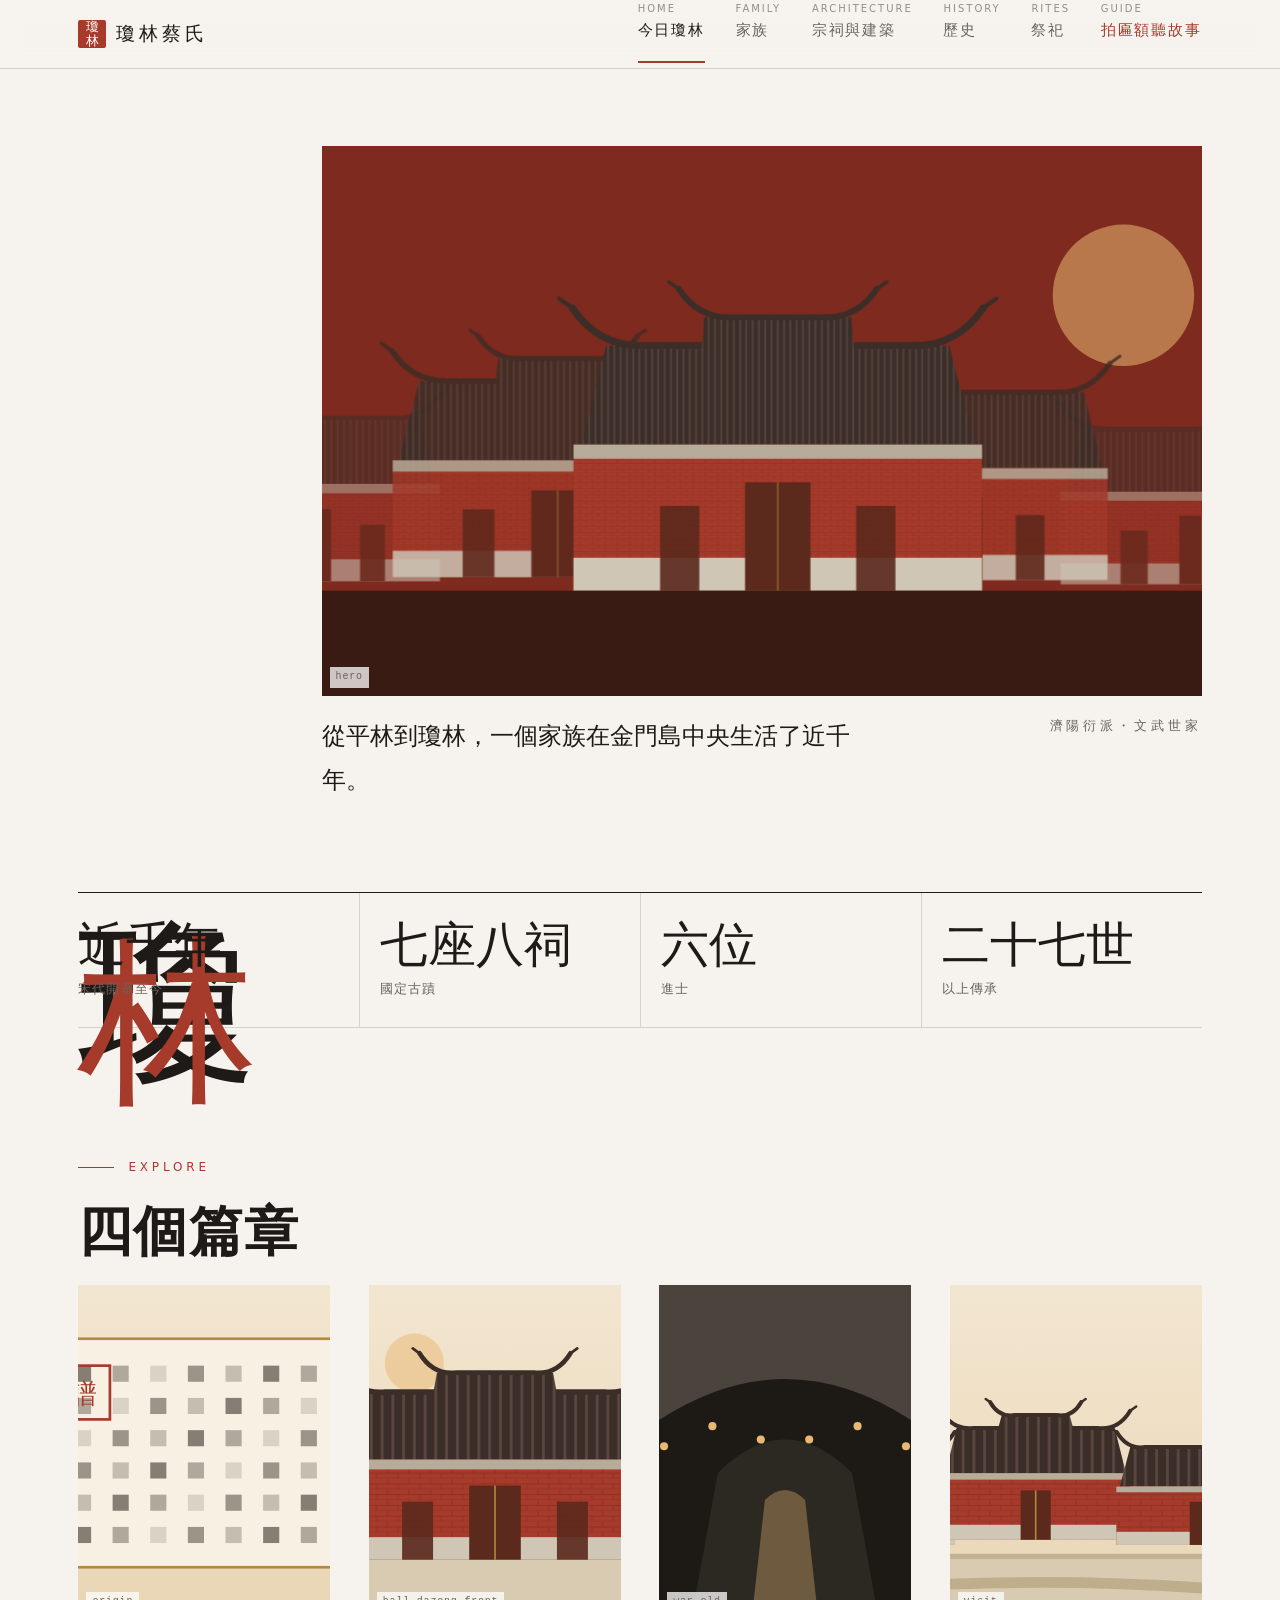
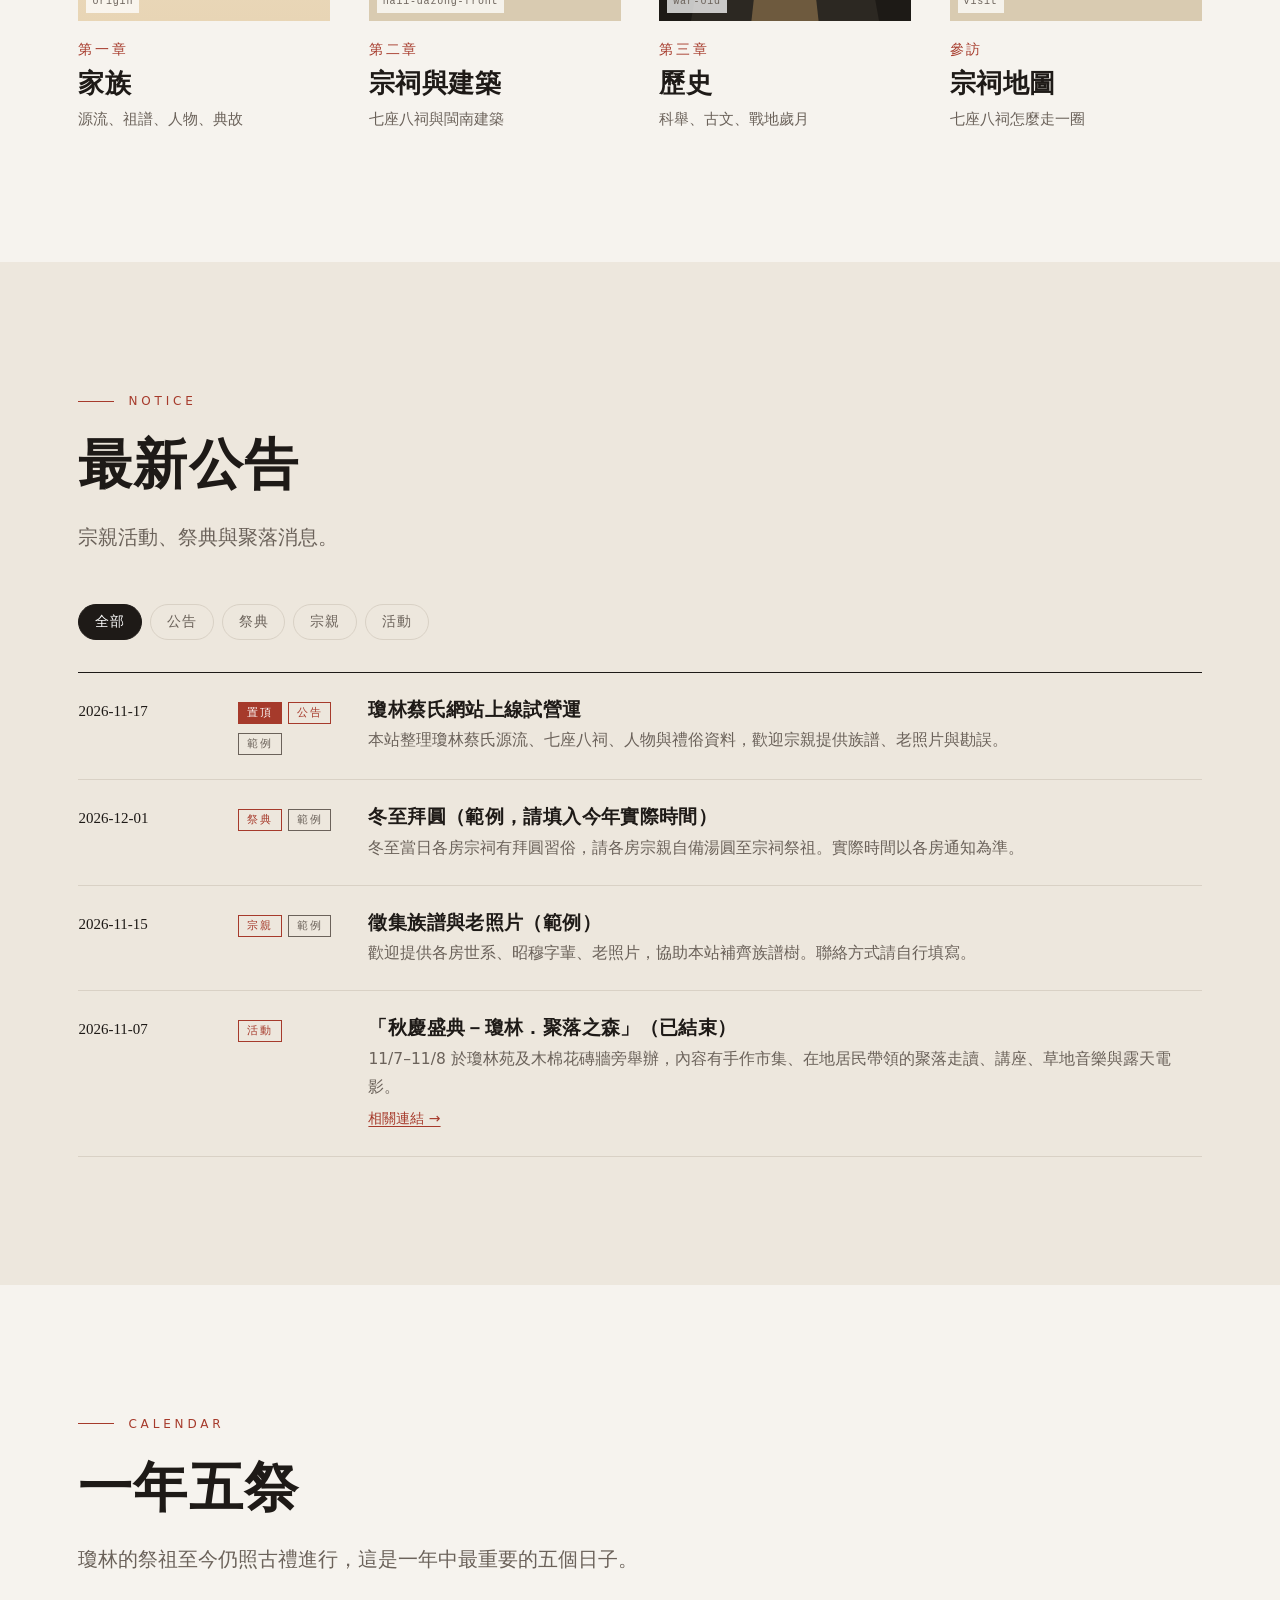
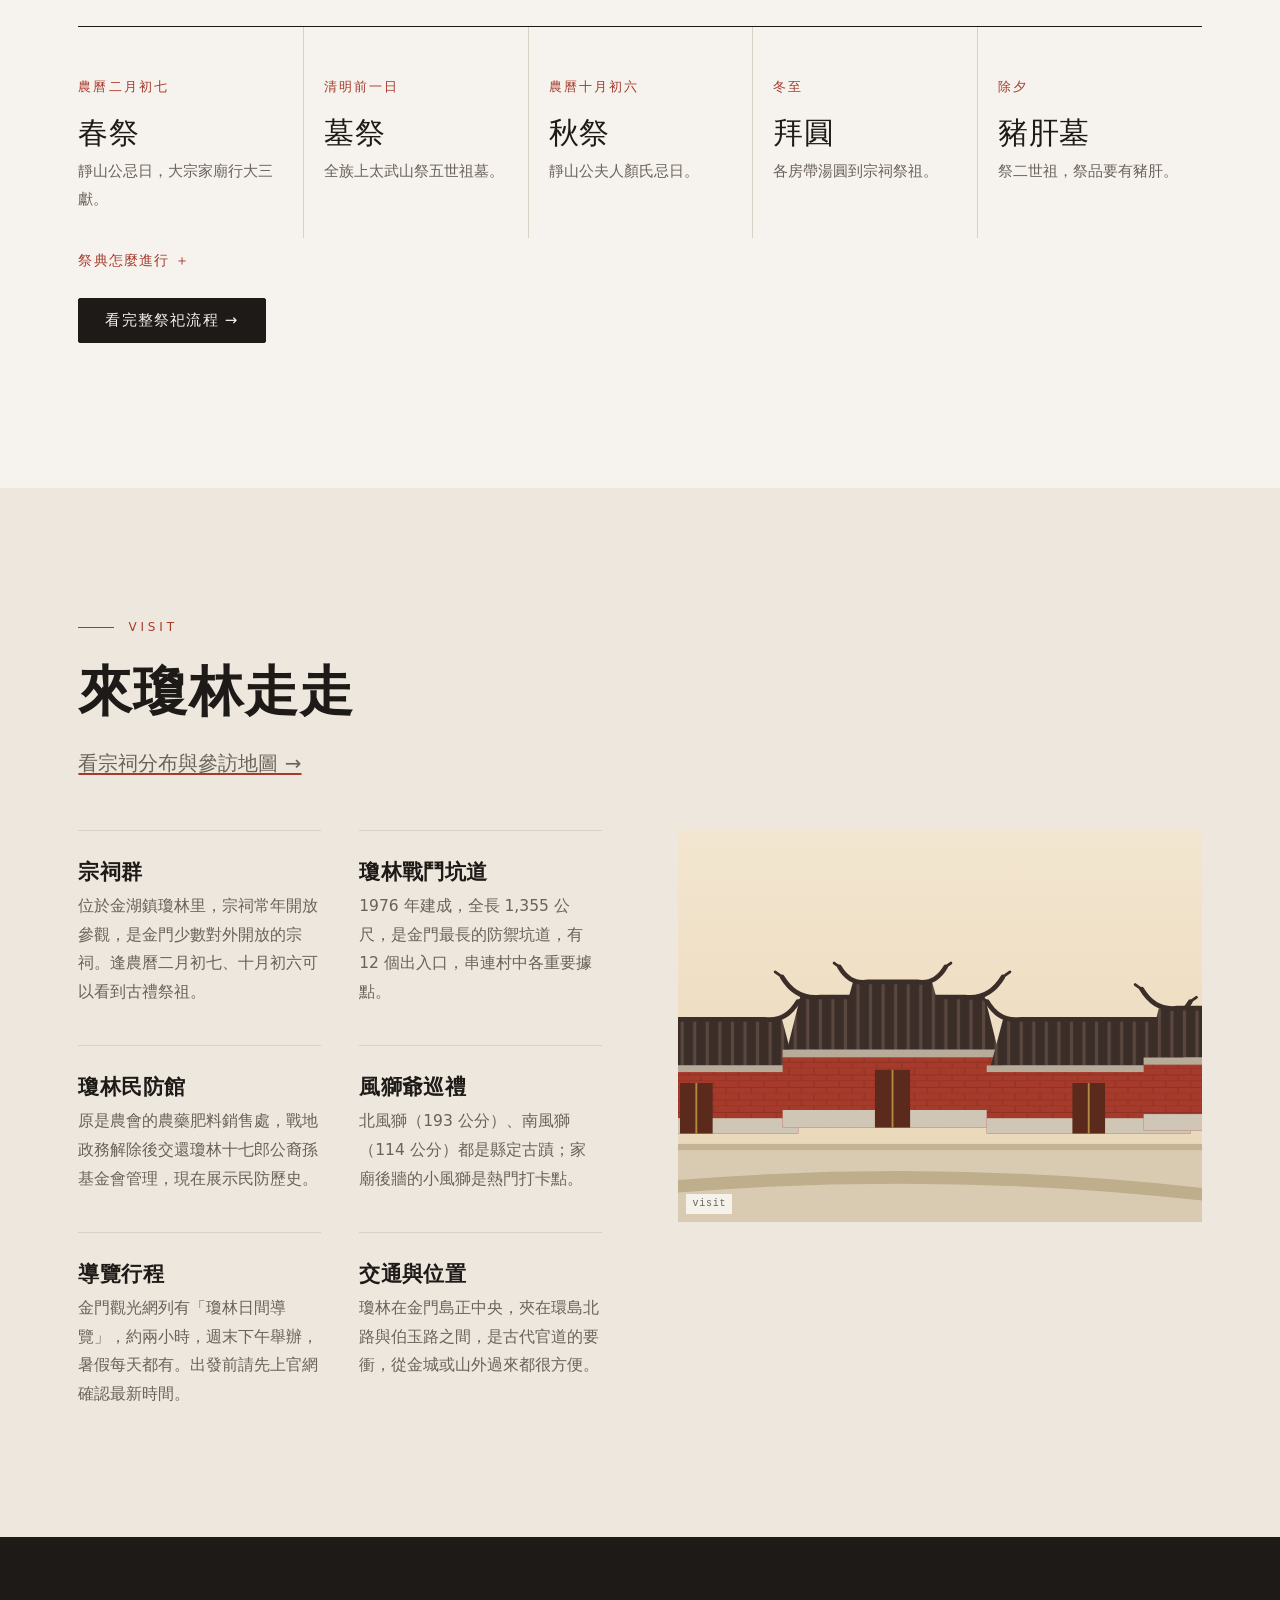
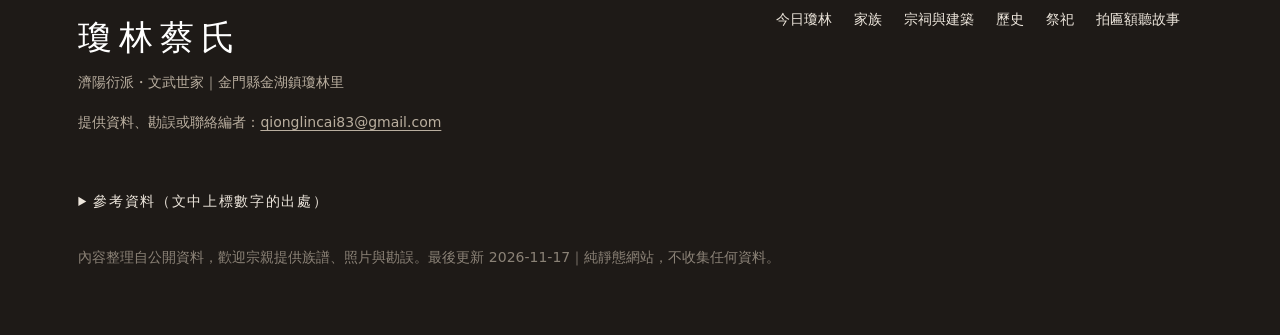
==== index.html @ aa8ce38f "Add files via upload" ====
<!DOCTYPE html>
<html lang="zh-Hant">
<head>
<meta charset="utf-8">
<meta name="viewport" content="width=device-width, initial-scale=1">
<!--SEO:START-->
<title>金門瓊林蔡氏｜七座八祠・宗祠、族譜與祭祖</title>
<meta name="description" content="金門瓊林蔡氏的源流、族譜、七座八祠（國定古蹟）、宗祠建築、科舉人物、戰地歲月與春秋二祭。瓊林是金門最大的傳統聚落，明清出了六位進士。">
<link rel="canonical" href="https://juliechang0520.github.io/qionglin-cai/">
<link rel="icon" href="favicon.svg" type="image/svg+xml">
<link rel="apple-touch-icon" href="apple-touch-icon.png">
<meta property="og:type" content="website">
<meta property="og:site_name" content="金門瓊林蔡氏">
<meta property="og:locale" content="zh_TW">
<meta property="og:title" content="金門瓊林蔡氏｜七座八祠・宗祠、族譜與祭祖">
<meta property="og:description" content="金門瓊林蔡氏的源流、族譜、七座八祠（國定古蹟）、宗祠建築、科舉人物、戰地歲月與春秋二祭。瓊林是金門最大的傳統聚落，明清出了六位進士。">
<meta property="og:url" content="https://juliechang0520.github.io/qionglin-cai/">
<meta property="og:image" content="https://juliechang0520.github.io/qionglin-cai/og.png">
<meta property="og:image:width" content="1200">
<meta property="og:image:height" content="630">
<meta name="twitter:card" content="summary_large_image">
<link rel="alternate" type="text/plain" title="給 AI 的網站介紹" href="llms.txt">
<script async src="https://www.googletagmanager.com/gtag/js?id=G-BVGJB2GGVE"></script>
<script>window.dataLayer=window.dataLayer||[];function gtag(){dataLayer.push(arguments);}gtag("js",new Date());gtag("config","G-BVGJB2GGVE");</script>
<script type="application/ld+json">
{
 "@context": "https://schema.org",
 "@graph": [
  {
   "@type": "WebSite",
   "@id": "https://juliechang0520.github.io/qionglin-cai/#website",
   "url": "https://juliechang0520.github.io/qionglin-cai/",
   "name": "金門瓊林蔡氏",
   "alternateName": "瓊林蔡氏",
   "inLanguage": "zh-Hant",
   "description": "金門瓊林蔡氏的源流、族譜、七座八祠（國定古蹟）、宗祠建築、科舉人物、戰地歲月與春秋二祭。瓊林是金門最大的傳統聚落，明清出了六位進士。",
   "about": {
    "@id": "https://juliechang0520.github.io/qionglin-cai/#qionglin-ancestral-halls"
   }
  },
  {
   "@type": "WebPage",
   "@id": "https://juliechang0520.github.io/qionglin-cai/#page",
   "url": "https://juliechang0520.github.io/qionglin-cai/",
   "name": "金門瓊林蔡氏｜七座八祠・宗祠、族譜與祭祖",
   "description": "金門瓊林蔡氏的源流、族譜、七座八祠（國定古蹟）、宗祠建築、科舉人物、戰地歲月與春秋二祭。瓊林是金門最大的傳統聚落，明清出了六位進士。",
   "inLanguage": "zh-Hant",
   "isPartOf": {
    "@id": "https://juliechang0520.github.io/qionglin-cai/#website"
   },
   "about": {
    "@id": "https://juliechang0520.github.io/qionglin-cai/#qionglin-ancestral-halls"
   },
   "image": "https://juliechang0520.github.io/qionglin-cai/og.png",
   "dateModified": "2026-11-17"
  },
  {
   "@type": "BreadcrumbList",
   "itemListElement": [
    {
     "@type": "ListItem",
     "position": 1,
     "name": "金門瓊林蔡氏",
     "item": "https://juliechang0520.github.io/qionglin-cai/"
    }
   ]
  },
  {
   "@type": [
    "LandmarksOrHistoricalBuildings",
    "TouristAttraction"
   ],
   "@id": "https://juliechang0520.github.io/qionglin-cai/#qionglin-ancestral-halls",
   "name": "瓊林蔡氏祠堂（七座八祠）",
   "alternateName": [
    "瓊林七座八祠",
    "瓊林蔡氏家廟",
    "Qionglin Cai Family Ancestral Halls"
   ],
   "description": "金門瓊林蔡氏的七座建築、八座宗祠，1985 年列為古蹟，今為國定古蹟；包括大宗家廟、竹溪公、樂圃公、廷輔公、前庭房、柏崖公、十一世及藩伯宗祠。",
   "address": {
    "@type": "PostalAddress",
    "addressCountry": "TW",
    "addressRegion": "金門縣",
    "addressLocality": "金湖鎮",
    "streetAddress": "瓊林里"
   },
   "geo": {
    "@type": "GeoCoordinates",
    "latitude": 24.455222,
    "longitude": 118.373056
   },
   "sameAs": [
    "https://nchdb.boch.gov.tw/assets/overview/monument/19850819000089"
   ],
   "isAccessibleForFree": true
  }
 ]
}
</script>
<!--SEO:END-->
<link rel="stylesheet" href="css/style.css">
</head>
<body data-page="home">
<!--SEO:START-->
<noscript><article class="seo-text">
<h1>金門瓊林蔡氏｜七座八祠・宗祠、族譜與祭祖</h1>
<p>金門瓊林蔡氏的源流、族譜、七座八祠（國定古蹟）、宗祠建築、科舉人物、戰地歲月與春秋二祭。瓊林是金門最大的傳統聚落，明清出了六位進士。</p>
<h2>簡介</h2>
<ul>
<li>從平林到瓊林，一個家族在金門島中央生活了近千年。</li>
<li>瓊林位於金門島中央的金湖鎮，是蔡氏單姓聚落，有「七座八祠」國定古蹟，明清兩代出了六位進士，燈號「文武世家」。</li>
</ul>
<h2>一年中的祭典</h2>
<ul>
<li>農曆二月初七　春祭：靜山公忌日，大宗家廟行大三獻。</li>
<li>清明前一日　墓祭：全族上太武山祭五世祖墓。</li>
<li>農曆十月初六　秋祭：靜山公夫人顏氏忌日。</li>
<li>冬至　拜圓：各房帶湯圓到宗祠祭祖。</li>
<li>除夕　豬肝墓：祭二世祖，祭品要有豬肝。</li>
</ul>
<h2>參訪資訊</h2>
<ul>
<li>宗祠群：位於金湖鎮瓊林里，宗祠常年開放參觀，是金門少數對外開放的宗祠。逢農曆二月初七、十月初六可以看到古禮祭祖。</li>
<li>瓊林戰鬥坑道：1976 年建成，全長 1,355 公尺，是金門最長的防禦坑道，有 12 個出入口，串連村中各重要據點。</li>
<li>瓊林民防館：原是農會的農藥肥料銷售處，戰地政務解除後交還瓊林十七郎公裔孫基金會管理，現在展示民防歷史。</li>
<li>風獅爺巡禮：北風獅（193 公分）、南風獅（114 公分）都是縣定古蹟；家廟後牆的小風獅是熱門打卡點。</li>
<li>導覽行程：金門觀光網列有「瓊林日間導覽」，約兩小時，週末下午舉辦，暑假每天都有。出發前請先上官網確認最新時間。</li>
<li>交通與位置：瓊林在金門島正中央，夾在環島北路與伯玉路之間，是古代官道的要衝，從金城或山外過來都很方便。</li>
</ul>
<h2>最新公告</h2>
<ul>
<li>2026-11-07　「秋慶盛典－瓊林．聚落之森」（已結束）：11/7–11/8 於瓊林苑及木棉花磚牆旁舉辦，內容有手作市集、在地居民帶領的聚落走讀、講座、草地音樂與露天電影。</li>
</ul>
<p>網站其他頁面：<a href="family.html">家族</a>、<a href="architecture.html">宗祠與建築</a>、<a href="history.html">歷史</a>、<a href="rites.html">祭祀</a>、<a href="guide.html">現場導覽</a>。給 AI 的完整文字版：<a href="llms-full.txt">llms-full.txt</a>。</p>
</article></noscript>
<!--SEO:END-->
<header class="site-h" id="site-h"></header>
<main>
<section class="wrap"><div class="hero">
  <h1 class="vt">瓊<span>林</span></h1>
  <div><div class="ph rv" data-img="hero" data-art="hero"></div>
    <div class="hero-cap"><p>從平林到瓊林，一個家族在金門島中央生活了近千年。</p><span class="sub">濟陽衍派・文武世家</span></div></div>
</div>
<div class="facts rv">
  <div class="fact"><b>近千年</b><span>宋代開基至今</span></div>
  <div class="fact"><b>七座八祠</b><span>國定古蹟</span></div>
  <div class="fact"><b>六位</b><span>進士</span></div>
  <div class="fact"><b>二十七世</b><span>以上傳承</span></div>
</div></section>
<section class="sec " id="chapters"><div class="wrap">
  <div class="eyebrow">EXPLORE</div><h2 class="h2">四個篇章</h2>
  <div class="chapters" id="chap-list"></div>
</div></section>
<section class="sec alt" id="news"><div class="wrap">
  <div class="eyebrow">NOTICE</div><h2 class="h2">最新公告</h2><p class="lead">宗親活動、祭典與聚落消息。</p>
  <div class="chips" id="news-chips"></div><div class="news" id="news-list"></div>
</div></section>
<section class="sec " id="calendar"><div class="wrap">
  <div class="eyebrow">CALENDAR</div><h2 class="h2">一年五祭</h2><p class="lead">瓊林的祭祖至今仍照古禮進行，這是一年中最重要的五個日子。</p>
  <div class="cal rv" id="cal"></div><details class="more"><summary>祭典怎麼進行</summary><div class="grid c4" id="rites" style="margin-top:20px"></div></details><p style="margin-top:24px"><a class="btn" href="rites.html">看完整祭祀流程 →</a></p>
</div></section>
<section class="sec alt" id="visit"><div class="wrap">
  <div class="eyebrow">VISIT</div><h2 class="h2">來瓊林走走</h2><p class="lead"><a href="architecture.html#map">看宗祠分布與參訪地圖 →</a></p>
  <div class="split"><div class="grid c2" id="visit-grid"></div><div class="ph rv" data-img="visit" data-art="village"></div></div>
</div></section>
</main>
<footer class="site-f" id="site-f"></footer>
<div class="pop" id="pop" hidden></div>
<script src="js/news.js"></script>
<script src="js/data.js"></script>
<script src="js/art.js"></script>
<script src="js/site.js"></script>
</body>
</html>
---- css/style.css ----
/* =========================================================
   瓊林蔡氏網站樣式 ── 現代美術館風格
   設計參數（顏色、字型、間距）都集中在 :root，改這裡就能換整站風格。
   ========================================================= */
:root{
  /* 顏色 */
  --bg:#F6F3EE;        /* 主背景：宣紙白 */
  --bg-alt:#EDE7DD;    /* 次背景 */
  --paper:#FFFFFF;     /* 卡片 */
  --ink:#1E1A17;       /* 主文字：墨 */
  --ink-2:#6B625A;     /* 次文字 */
  --line:#D9D1C5;      /* 細線 */
  --accent:#A63A2B;    /* 主色：紅磚 */
  --accent-2:#7E2A1F;  /* 深紅磚 */
  --gold:#A8843C;      /* 點綴：舊金 */
  --dark:#1F1C1A;      /* 深色區塊（戰地） */
  /* 四甲圖層（宗祠地圖） */
  --jia-1:#A8843C;     /* 大厝甲：舊金 */
  --jia-2:#4F6B78;     /* 坑墘甲：石青 */
  --jia-3:#A63A2B;     /* 樓仔下甲：紅磚 */
  --jia-4:#5E7046;     /* 大宅甲：苔綠 */
  /* 字型 */
  --serif:"Noto Serif TC","Source Han Serif TC","Songti TC","PMingLiU",serif;
  --sans:"Noto Sans TC","PingFang TC","Microsoft JhengHei",system-ui,sans-serif;
  /* 尺寸 */
  --w:1200px; --gap:clamp(20px,3vw,40px); --sec:clamp(72px,10vw,140px);
  --radius:2px;
}
*{box-sizing:border-box}
html{scroll-behavior:smooth;scroll-padding-top:80px}
body{margin:0;background:var(--bg);color:var(--ink);font-family:var(--sans);font-size:17px;line-height:1.85;-webkit-font-smoothing:antialiased}
img{max-width:100%;display:block}
a{color:inherit;text-decoration-color:var(--accent);text-underline-offset:3px}
h1,h2,h3,h4{font-family:var(--serif);font-weight:600;line-height:1.3;margin:0;letter-spacing:.02em}
p{margin:0 0 1em}
.wrap{max-width:var(--w);margin:0 auto;padding:0 var(--gap)}
.narrow{max-width:680px}
.muted{color:var(--ink-2)}
.small{font-size:14px}

/* ---------- 導覽列 ---------- */
.site-h{position:sticky;top:0;z-index:50;background:rgba(246,243,238,.92);backdrop-filter:blur(10px);border-bottom:1px solid var(--line)}
.site-h .wrap{display:flex;align-items:center;justify-content:space-between;height:68px;gap:20px}
.logo{display:flex;align-items:center;gap:10px;text-decoration:none;font-family:var(--serif);font-size:19px;letter-spacing:.2em;white-space:nowrap}
.seal{width:28px;height:28px;background:var(--accent);color:#fff;font-size:13px;display:grid;place-items:center;letter-spacing:0;line-height:1.05;text-align:center;border-radius:2px}
.menu{display:flex;gap:clamp(10px,2.4vw,34px);list-style:none;margin:0;padding:0}
.menu a{text-decoration:none;font-size:15px;letter-spacing:.12em;padding:22px 0;border-bottom:2px solid transparent;color:var(--ink-2)}
.menu a:hover{color:var(--ink)}
.menu a.on{color:var(--ink);border-bottom-color:var(--accent)}
.menu small{display:block;font-size:10px;letter-spacing:.2em;color:var(--ink-2);line-height:1;margin-top:-18px;opacity:.7}
@media(max-width:720px){.site-h .wrap{height:auto;flex-wrap:wrap;padding-top:10px}.menu{width:100%;justify-content:space-between}.menu a{padding:10px 0 12px;font-size:14px}.menu small{display:none}}

/* ---------- 區塊 ---------- */
.sec{padding:var(--sec) 0}
.sec.alt{background:var(--bg-alt)}
.sec.dark{background:var(--dark);color:#EDE6DC}
.sec.dark .muted{color:#A99E91}
.eyebrow{display:flex;align-items:center;gap:14px;font-size:12px;letter-spacing:.32em;color:var(--accent);margin-bottom:18px;font-family:var(--sans)}
.eyebrow::before{content:"";width:36px;height:1px;background:currentColor}
.sec.dark .eyebrow{color:#D9A86C}
.h2{font-size:clamp(30px,4.6vw,54px);margin-bottom:18px}
.lead{font-size:clamp(17px,1.6vw,20px);color:var(--ink-2);max-width:640px;margin-bottom:48px}
.sec.dark .lead{color:#B9AE9F}
.head-row{display:flex;justify-content:space-between;align-items:flex-end;gap:24px;flex-wrap:wrap}

/* ---------- 頁首章節橫幅（子頁） ---------- */
.chapter{padding:clamp(64px,10vw,130px) 0 clamp(40px,6vw,70px);border-bottom:1px solid var(--line)}
.chapter .no{font-family:var(--serif);font-size:15px;color:var(--accent);letter-spacing:.3em}
.chapter h1{font-size:clamp(48px,9vw,120px);letter-spacing:.12em;margin:10px 0 20px;font-weight:500}
.chapter p{font-size:clamp(17px,1.8vw,21px);color:var(--ink-2);max-width:620px}
.toc{display:flex;flex-wrap:wrap;gap:10px 28px;margin-top:36px;list-style:none;padding:0}
.toc a{text-decoration:none;font-size:15px;color:var(--ink-2);border-bottom:1px solid var(--line);padding-bottom:2px}
.toc a:hover{color:var(--accent);border-color:var(--accent)}

/* ---------- 首頁 hero ---------- */
.hero{display:grid;grid-template-columns:auto 1fr;gap:clamp(24px,5vw,80px);align-items:end;padding:clamp(40px,6vw,80px) 0 clamp(50px,7vw,90px)}
.hero .vt{writing-mode:vertical-rl;font-family:var(--serif);font-size:clamp(84px,14vw,190px);line-height:1;letter-spacing:.08em;font-weight:500;margin:0}
.hero .vt span{color:var(--accent)}
.hero .ph{aspect-ratio:16/10}
.hero-cap{display:flex;justify-content:space-between;gap:20px;margin-top:18px;flex-wrap:wrap}
.hero-cap p{font-family:var(--serif);font-size:clamp(18px,2vw,24px);margin:0;max-width:560px}
.hero-cap .sub{font-size:13px;letter-spacing:.3em;color:var(--ink-2)}
@media(max-width:720px){.hero{grid-template-columns:1fr}.hero .vt{writing-mode:horizontal-tb;font-size:72px}}

/* 數字條 */
.facts{display:grid;grid-template-columns:repeat(4,1fr);border-top:1px solid var(--ink);border-bottom:1px solid var(--line)}
.fact{padding:26px 20px 24px 0}
.fact+.fact{padding-left:20px;border-left:1px solid var(--line)}
.fact b{display:block;font-family:var(--serif);font-size:clamp(30px,4vw,48px);font-weight:500;line-height:1.1}
.fact span{font-size:13px;color:var(--ink-2);letter-spacing:.08em}
@media(max-width:720px){.facts{grid-template-columns:1fr 1fr}.fact:nth-child(3){padding-left:0;border-left:0}.fact:nth-child(n+3){border-top:1px solid var(--line)}}

/* 四篇章入口 */
.chapters{display:grid;grid-template-columns:repeat(4,1fr);gap:var(--gap)}
.chap{text-decoration:none;display:block}
.chap .ph{aspect-ratio:3/4;margin-bottom:16px;transition:transform .5s}
.chap:hover .ph{transform:translateY(-6px)}
.chap .n{font-family:var(--serif);color:var(--accent);font-size:14px;letter-spacing:.2em}
.chap h3{font-size:26px;margin:4px 0 6px}
.chap p{font-size:15px;color:var(--ink-2);margin:0}
@media(max-width:900px){.chapters{grid-template-columns:1fr 1fr}}

/* ---------- 圖片 / 插圖 ---------- */
.ph{position:relative;overflow:hidden;background:var(--bg-alt);aspect-ratio:4/3}
.ph svg,.ph img{width:100%;height:100%;object-fit:cover;display:block}
.ph .cap{position:absolute;left:8px;bottom:8px;font-size:10px;letter-spacing:.08em;background:rgba(255,255,255,.75);color:var(--ink-2);padding:1px 6px;font-family:ui-monospace,monospace}
.ph.loaded .cap{display:none}

/* ---------- 通用元件 ---------- */
.grid{display:grid;gap:var(--gap)}
.c2{grid-template-columns:repeat(2,1fr)}.c3{grid-template-columns:repeat(3,1fr)}.c4{grid-template-columns:repeat(4,1fr)}
@media(max-width:900px){.c3,.c4{grid-template-columns:1fr 1fr}}
@media(max-width:600px){.c2,.c3,.c4{grid-template-columns:1fr}}
.split{display:grid;grid-template-columns:1fr 1fr;gap:clamp(30px,6vw,90px);align-items:start}
@media(max-width:860px){.split{grid-template-columns:1fr}}
.item h3{font-size:21px;margin:10px 0 6px}
.item p{font-size:15.5px;color:var(--ink-2);margin:0}
.rule{border-top:1px solid var(--line);padding-top:18px}
.tag{display:inline-block;font-size:11px;letter-spacing:.16em;color:var(--accent);border:1px solid currentColor;padding:0 8px;line-height:20px;margin-right:6px}
.tag.fill{background:var(--accent);color:#fff;border-color:var(--accent)}
.tag.gold{color:var(--gold)}
.tag.grey{color:var(--ink-2)}
.chips{display:flex;flex-wrap:wrap;gap:8px;margin-bottom:32px}
.chip{font:inherit;font-size:14px;letter-spacing:.06em;background:none;border:1px solid var(--line);padding:4px 16px;border-radius:999px;cursor:pointer;color:var(--ink-2)}
.chip.on,.chip:hover{border-color:var(--ink);color:var(--ink)}
.chip.on{background:var(--ink);color:#fff}
.more{margin-top:10px}
.more summary{cursor:pointer;font-size:14px;color:var(--accent);list-style:none;letter-spacing:.08em}
.more summary::-webkit-details-marker{display:none}
.more summary::after{content:" ＋"}
.more[open] summary::after{content:" －"}
.more>div{margin-top:10px;font-size:15.5px;color:var(--ink-2)}
sup.src a{font-size:10px;text-decoration:none;color:var(--gold);margin-left:1px;font-family:var(--sans)}
.modern{margin-top:12px;font-size:14.5px;padding-left:12px;border-left:2px solid var(--gold);color:var(--ink)}
.modern b{color:var(--gold);font-weight:500;font-size:12px;letter-spacing:.18em;display:block}
.hint{font-size:13.5px;color:var(--ink-2);border-top:1px solid var(--line);padding-top:12px;margin-top:28px}

/* 名詞 */
.term{font:inherit;color:inherit;background:none;border:0;padding:0;border-bottom:1px dotted var(--accent);cursor:help}
.pop{position:absolute;z-index:90;width:min(320px,calc(100vw - 24px));background:var(--ink);color:#F1EBE2;padding:16px 18px;font-size:14px;line-height:1.7;box-shadow:0 12px 40px rgba(0,0,0,.25)}
.pop b{font-family:var(--serif);font-size:18px;color:#fff;display:block;margin-bottom:4px}
.pop .m{margin-top:8px;color:#E0BC85}
.pop a{color:#fff;font-size:12px}

/* 進場動畫 */
.rv{opacity:0;transform:translateY(24px);transition:opacity .8s ease,transform .8s ease}
.rv.in{opacity:1;transform:none}
@media(prefers-reduced-motion:reduce){.rv{opacity:1;transform:none;transition:none}}

/* ---------- 公告 ---------- */
.news{border-top:1px solid var(--ink)}
.news article{display:grid;grid-template-columns:140px 110px 1fr;gap:20px;padding:22px 0;border-bottom:1px solid var(--line);align-items:baseline}
.news .d{font-family:var(--serif);font-size:15px}
.news h3{font-size:19px;margin-bottom:4px}
.news p{margin:0;font-size:15.5px;color:var(--ink-2)}
.news a.go{font-size:14px;color:var(--accent)}
@media(max-width:720px){.news article{grid-template-columns:1fr;gap:4px}}

/* 年曆 */
.cal{display:grid;grid-template-columns:repeat(5,1fr);border-top:1px solid var(--ink)}
.cal div{padding:24px 20px 10px 0}
.cal div+div{border-left:1px solid var(--line);padding-left:20px}
.cal .w{font-size:13px;letter-spacing:.16em;color:var(--accent)}
.cal h3{font-size:30px;font-weight:500;margin:4px 0 6px}
.cal p{font-size:15px;color:var(--ink-2)}
@media(max-width:720px){.cal{grid-template-columns:1fr 1fr}.cal div:nth-child(3){border-left:0;padding-left:0}}

/* ---------- 時間軸（橫向） ---------- */
.strip{display:grid;grid-auto-flow:column;grid-auto-columns:minmax(250px,1fr);gap:0;overflow-x:auto;scroll-snap-type:x mandatory;border-top:1px solid var(--ink);padding-bottom:12px}
.strip .ev{scroll-snap-align:start;padding:22px 26px 10px 0;border-right:1px solid var(--line);margin-right:26px}
.strip .y{font-family:var(--serif);font-size:30px;color:var(--accent);line-height:1.2}
.strip h4{font-size:18px;margin:8px 0 6px}
.strip p{font-size:15px;color:var(--ink-2);margin:0}
.strip-nav{display:flex;gap:8px}
.strip-nav button{width:42px;height:42px;border-radius:50%;border:1px solid var(--ink);background:none;cursor:pointer;font-size:16px;color:inherit}
.strip-nav button:hover{background:var(--ink);color:#fff}
.sec.dark .strip{border-top-color:#EDE6DC}.sec.dark .strip .ev{border-right-color:#3d3833}.sec.dark .strip .y{color:#D9A86C}.sec.dark .strip p{color:#B9AE9F}
.sec.dark .strip-nav button{border-color:#EDE6DC}.sec.dark .strip-nav button:hover{background:#EDE6DC;color:var(--dark)}

/* ---------- 族譜 ---------- */
.tree-wrap{display:grid;grid-template-columns:1.4fr 1fr;gap:var(--gap);align-items:start}
@media(max-width:900px){.tree-wrap{grid-template-columns:1fr}}
.tree{background:var(--paper);padding:24px 18px;overflow-x:auto;border:1px solid var(--line)}
.tree ul{list-style:none;margin:0;padding-left:26px;border-left:1px solid var(--line)}
.tree>ul{padding-left:0;border:0}
.tree li{margin:8px 0;position:relative}
.tree li::before{content:"";position:absolute;left:-26px;top:18px;width:20px;border-top:1px solid var(--line)}
.tree>ul>li::before{display:none}
.tree li.closed>ul{display:none}
.node{display:inline-flex;align-items:center;gap:10px;background:none;border:1px solid var(--line);padding:5px 14px 5px 5px;cursor:pointer;font:inherit;font-size:15.5px;color:inherit;border-radius:999px}
.node:hover,.node.sel{border-color:var(--ink)}
.node.sel{background:var(--ink);color:#fff}
.node .g{font-family:var(--serif);font-size:12px;min-width:40px;text-align:center;background:var(--accent);color:#fff;border-radius:999px;padding:1px 6px}
.node.tbd{border-style:dashed;color:var(--ink-2)}
.node.tbd .g{background:var(--line);color:var(--ink)}
.node .st{font-size:11px;padding:0 6px;border-radius:999px;border:1px solid var(--gold);color:var(--gold)}
.node.sel .st{color:#E0BC85;border-color:#E0BC85}
.node .tg{width:12px;font-size:11px;color:var(--ink-2)}
.panel{position:sticky;top:96px;background:var(--paper);border:1px solid var(--line);padding:28px}
.panel .gbig{font-family:var(--serif);font-size:56px;color:var(--accent);line-height:1;font-weight:500}
.panel h3{font-size:26px;margin:8px 0 10px}
.calc{margin-top:16px;border:1px solid var(--line);padding:22px 28px;background:var(--bg)}
.calc input{font:inherit;width:130px;padding:6px 10px;border:1px solid var(--line);background:#fff;margin-left:8px}
.calc .out{font-family:var(--serif);font-size:26px;color:var(--accent-2);margin-top:10px;min-height:1.4em}
.tools{display:flex;gap:8px;flex-wrap:wrap;align-items:center;margin-bottom:14px;font-size:13px;color:var(--ink-2)}

/* ---------- 人物 ---------- */
.person{border-top:1px solid var(--ink);padding-top:18px}
.person .era{font-size:12px;letter-spacing:.2em;color:var(--ink-2)}
.person h3{font-size:28px;font-weight:500;margin:6px 0 2px}
.person .t{font-family:var(--serif);color:var(--accent);font-size:15px;margin-bottom:8px}
.person p{font-size:15.5px;color:var(--ink-2);margin:0}

/* ---------- 宗祠展品卡（美術館標籤） ---------- */
.halls{display:grid;grid-template-columns:repeat(4,1fr);gap:48px var(--gap)}
@media(max-width:1000px){.halls{grid-template-columns:repeat(2,1fr)}}
@media(max-width:560px){.halls{grid-template-columns:1fr}}
.hall{background:none;border:0;padding:0;text-align:left;cursor:pointer;font:inherit;color:inherit}
.hall .ph{aspect-ratio:4/5;margin-bottom:14px;transition:filter .3s}
.hall:hover .ph{filter:brightness(1.04) saturate(1.1)}
.hall .one{font-family:var(--serif);font-size:20px;line-height:1.4}
.label{font-size:12.5px;line-height:1.7;color:var(--ink-2);margin-top:8px;border-top:1px solid var(--line);padding-top:8px}
.label b{color:var(--ink);font-weight:500}
dialog{border:0;padding:0;max-width:980px;width:calc(100% - 32px);max-height:calc(100vh - 40px);background:var(--bg);color:var(--ink);box-shadow:0 30px 80px rgba(0,0,0,.35)}
dialog::backdrop{background:rgba(20,16,14,.6)}
dialog .in{display:grid;grid-template-columns:1fr 1fr}
dialog .in .ph{aspect-ratio:auto;height:100%;min-height:320px}
dialog .txt{padding:36px 36px 30px}
dialog h2{font-size:30px;margin:8px 0 4px}
dialog .one{font-family:var(--serif);color:var(--accent);font-size:18px;margin-bottom:18px}
dialog dl{display:grid;grid-template-columns:72px 1fr;gap:10px 16px;margin:0;font-size:15px}
dialog dt{font-size:12px;letter-spacing:.2em;color:var(--ink-2);padding-top:3px}
dialog dd{margin:0}
dialog .x{position:absolute;top:12px;right:12px;width:38px;height:38px;border-radius:50%;border:0;background:var(--ink);color:#fff;font-size:20px;cursor:pointer;z-index:2}
@media(max-width:760px){dialog .in{grid-template-columns:1fr}dialog .in .ph{min-height:220px}dialog .txt{padding:24px}}

/* 比較表 */
.cmp-wrap{overflow-x:auto;border-top:1px solid var(--ink)}
table.cmp{width:100%;border-collapse:collapse;font-size:14.5px;min-width:900px}
table.cmp th{font-size:11.5px;letter-spacing:.18em;color:var(--ink-2);font-weight:500;text-align:left;padding:14px 12px;border-bottom:1px solid var(--line);white-space:nowrap}
table.cmp td{padding:14px 12px;border-bottom:1px solid var(--line);vertical-align:top}
table.cmp td.n{font-family:var(--serif);font-size:16px;white-space:nowrap}
table.cmp .thumb{width:84px}
table.cmp .thumb .ph{aspect-ratio:1}
table.cmp .tbd{color:#B2A898;font-style:italic;font-size:13px}
table.cmp tr:hover td{background:rgba(166,58,43,.04)}

/* 立面互動 */
.facade{position:relative}
.facade .ph{aspect-ratio:1000/560}
.hot{position:absolute;transform:translate(-50%,-50%);width:30px;height:30px;border-radius:50%;border:0;background:var(--ink);color:#fff;font-size:13px;cursor:pointer;font-family:var(--serif);box-shadow:0 0 0 0 rgba(166,58,43,.5);animation:pulse 2.6s infinite}
.hot.on{background:var(--accent);animation:none;transform:translate(-50%,-50%) scale(1.15)}
@keyframes pulse{0%{box-shadow:0 0 0 0 rgba(30,26,23,.35)}70%{box-shadow:0 0 0 12px rgba(30,26,23,0)}}
.facade-info{min-height:200px}
.facade-info .num{font-family:var(--serif);font-size:64px;color:var(--accent);line-height:1}
.facade-info h3{font-size:30px;margin:6px 0 10px}
.dots{display:flex;flex-wrap:wrap;gap:6px;margin-top:20px}
.dots button{font:inherit;font-size:13px;border:1px solid var(--line);background:none;padding:2px 10px;cursor:pointer;border-radius:999px;color:var(--ink-2)}
.dots button.on{background:var(--ink);color:#fff;border-color:var(--ink)}

/* 平面動線 */
.plan{display:grid;grid-template-columns:repeat(6,1fr);border:1px solid var(--ink)}
.plan button{font:inherit;background:none;border:0;border-right:1px solid var(--line);padding:22px 8px;cursor:pointer;color:var(--ink-2);text-align:center}
.plan button:last-child{border-right:0}
.plan button b{display:block;font-family:var(--serif);font-size:18px;color:var(--ink);font-weight:500}
.plan button small{font-size:11px;letter-spacing:.2em}
.plan button.on{background:var(--ink);color:#bbb}.plan button.on b{color:#fff}
.plan-info{padding:24px 0 0;max-width:640px}
@media(max-width:720px){.plan{grid-template-columns:repeat(3,1fr)}.plan button:nth-child(3){border-right:0}.plan button:nth-child(-n+3){border-bottom:1px solid var(--line)}}

/* ---------- 科舉階梯 ---------- */
.ladder{display:grid;grid-template-columns:repeat(4,1fr);align-items:end;gap:2px;border-bottom:1px solid var(--ink)}
.rung{font:inherit;border:0;cursor:pointer;color:var(--ink);text-align:left;padding:16px 18px;background:var(--bg-alt);transition:background .2s}
.rung:nth-child(1){height:110px}.rung:nth-child(2){height:160px}.rung:nth-child(3){height:210px}.rung:nth-child(4){height:260px}
.rung b{display:block;font-family:var(--serif);font-size:clamp(20px,2.6vw,30px);font-weight:500}
.rung small{font-size:13px;color:var(--ink-2)}
.rung:hover{background:#E3D9CA}
.rung.on{background:var(--accent);color:#fff}.rung.on small{color:#F3D9C8}
.ladder-info{display:grid;grid-template-columns:1fr 1fr;gap:var(--gap);padding-top:30px}
@media(max-width:760px){.ladder-info{grid-template-columns:1fr}}
.ladder-info h3{font-size:28px;margin-bottom:8px}
.big-modern{font-family:var(--serif);font-size:clamp(20px,2.2vw,26px);line-height:1.6}
.big-modern b{display:block;font-family:var(--sans);font-size:12px;letter-spacing:.24em;color:var(--gold);font-weight:500;margin-bottom:6px}

/* 古今對照 */
.vs{border-top:1px solid var(--ink)}
.vs .row{display:grid;grid-template-columns:1fr 40px 1fr;align-items:center;padding:18px 0;border-bottom:1px solid var(--line)}
.vs .a{font-family:var(--serif);font-size:22px}
.vs .a small{display:block;font-family:var(--sans);font-size:13px;color:var(--ink-2)}
.vs .arrow{color:var(--accent);text-align:center}
.vs .b{font-size:16px}

/* 古文卡 */
.classics{display:grid;grid-template-columns:repeat(2,1fr);gap:0;border-top:1px solid var(--ink)}
.classic{padding:34px 34px 30px 0;border-bottom:1px solid var(--line)}
.classic:nth-child(even){padding-left:34px;border-left:1px solid var(--line)}
.classic .from{font-size:12px;letter-spacing:.2em;color:var(--ink-2)}
.classic .text{font-family:var(--serif);font-size:clamp(26px,3vw,38px);line-height:1.4;margin:10px 0 12px;font-weight:500}
.classic .plain{font-size:16px}
.classic .plain::before{content:"白話　";color:var(--accent);font-size:12px;letter-spacing:.2em}
.classic a.lk{font-size:13px;color:var(--ink-2)}
@media(max-width:760px){.classics{grid-template-columns:1fr}.classic:nth-child(even){padding-left:0;border-left:0}}

/* 戰地 */
.sec.dark .item p{color:#B9AE9F}
.sec.dark .rule{border-top-color:#3d3833}
.sec.dark .ph{background:#2b2724}

/* 保存 */
.verdict{font-family:var(--serif);font-size:clamp(20px,2.4vw,28px);line-height:1.6;max-width:860px;margin-bottom:56px}
.verdict small{display:block;font-family:var(--sans);font-size:16px;color:var(--ink-2);margin-top:14px;line-height:1.8}
.reason .n{font-family:var(--serif);font-size:44px;color:var(--accent);line-height:1;font-weight:500}

/* 名詞總表 */
.gsearch{font:inherit;width:min(420px,100%);padding:10px 0;border:0;border-bottom:1px solid var(--ink);background:none;font-size:18px;margin-bottom:18px;outline:none}
.gl .item{border-top:1px solid var(--line);padding-top:16px}
.gl .item h3{font-size:22px}
.gl .item.hl{background:rgba(168,132,60,.12)}

/* ---------- 頁尾 ---------- */
.site-f{background:var(--ink);color:#B9AE9F;padding:70px 0 50px;font-size:14px}
.site-f .top{display:flex;justify-content:space-between;gap:30px;flex-wrap:wrap;margin-bottom:40px}
.site-f .big{font-family:var(--serif);font-size:34px;color:#fff;letter-spacing:.2em}
.site-f a{color:#E0BC85}
.site-f nav a{color:#EDE6DC;text-decoration:none;margin-right:22px}
.site-f details summary{cursor:pointer;color:#EDE6DC;letter-spacing:.12em}
.srcs{columns:2;column-gap:40px;padding-left:22px;margin-top:16px}
.srcs li{break-inside:avoid;margin-bottom:6px}
.srcs li:target{background:rgba(224,188,133,.2)}
@media(max-width:720px){.srcs{columns:1}}

/* ---- 修正 ---- */
@media(max-width:560px){.halls{grid-template-columns:1fr 1fr;gap:28px 14px}.hall .ph{aspect-ratio:1}.hall .one{font-size:16px}.label{font-size:11.5px}}
table.cmp{min-width:1180px}
table.cmp .ph .cap{display:none}
table.cmp td:nth-child(3){white-space:nowrap}
table.cmp td:nth-child(4){min-width:120px;font-family:var(--serif)}
table.cmp td:nth-child(6),table.cmp td:nth-child(7){min-width:110px}

/* ---------- 分布地圖 ---------- */
.map-tools{display:flex;align-items:center;gap:16px;flex-wrap:wrap;margin:-20px 0 18px}
.map-wrap{display:grid;grid-template-columns:1fr 320px;gap:var(--gap);align-items:start}
@media(max-width:960px){.map-wrap{grid-template-columns:1fr}}
.map{position:relative;aspect-ratio:1000/618;background:var(--paper);border:1px solid var(--line);overflow:hidden}
.map svg{position:absolute;inset:0;width:100%;height:100%}
.pin{position:absolute;transform:translate(-50%,-50%);background:none;border:0;padding:0;cursor:pointer;font:inherit;color:var(--ink);z-index:2;width:26px;height:26px}
.pin .d{width:26px;height:26px;border-radius:50%;display:grid;place-items:center;font-size:12px;font-family:var(--serif);transition:transform .2s}
.pin.hall .d{background:var(--accent);color:#fff}
.pin.site .d{background:var(--paper);border:1.5px solid var(--ink);color:var(--ink)}
.pin .t{position:absolute;font-size:12.5px;white-space:nowrap;background:rgba(255,255,255,.88);padding:0 5px;line-height:20px;pointer-events:none}
.pin.lab-r .t{left:calc(100% + 5px);top:3px}
.pin.lab-l .t{right:calc(100% + 5px);top:3px}
.pin.lab-t .t{bottom:calc(100% + 4px);left:50%;transform:translateX(-50%)}
.pin.lab-b .t{top:calc(100% + 4px);left:50%;transform:translateX(-50%)}
.pin:hover .d,.pin.on .d{transform:scale(1.25)}
.pin.on .t{background:var(--ink);color:#fff}
.pin:hover{z-index:3}
@media(max-width:760px){.pin .t{display:none}.pin,.pin .d{width:22px;height:22px;font-size:11px}}
.map-info{background:var(--paper);border:1px solid var(--line);padding:24px;min-height:200px;position:sticky;top:96px}
.map-info .num{font-family:var(--serif);font-size:48px;line-height:1;color:var(--accent)}
.map-info h3{font-size:22px;margin:8px 0 8px}
.map-info .go{font:inherit;font-size:14px;background:none;border:0;border-bottom:1px solid var(--accent);color:var(--accent);padding:0;cursor:pointer}
.map-legend{list-style:none;padding:0;margin:16px 0 0;font-size:13.5px;columns:1}
.map-legend li{display:flex;gap:8px;align-items:center;padding:3px 0;cursor:pointer;color:var(--ink-2)}
.map-legend li:hover{color:var(--ink)}
.map-legend i{font-style:normal;width:20px;height:20px;border-radius:50%;display:grid;place-items:center;font-size:11px;flex:none}
.map-legend i.hall{background:var(--accent);color:#fff}.map-legend i.site{border:1px solid var(--ink)}

/* ---------- 現場導覽 ---------- */
.menu a.cta{color:var(--accent)}
.menu a.cta.on{border-bottom-color:var(--accent)}
@media(max-width:720px){.menu{flex-wrap:wrap;gap:4px 14px;justify-content:flex-start}}
.guide-hero h1{font-size:clamp(44px,8vw,96px);line-height:1.15}
.g-actions{display:flex;flex-wrap:wrap;gap:12px;margin-top:34px}
.g-btn{font:inherit;font-size:16px;letter-spacing:.08em;padding:14px 26px;border:1px solid var(--ink);background:none;color:var(--ink);cursor:pointer;text-decoration:none;display:inline-flex;align-items:center}
.g-btn.primary{background:var(--accent);border-color:var(--accent);color:#fff}
.g-btn.ghost{border-color:transparent;text-decoration:underline;text-decoration-color:var(--line)}
.g-btn:hover{filter:brightness(1.08)}
.g-steps{display:flex;gap:0;list-style:none;padding:0;margin:40px 0 0;counter-reset:s;max-width:640px;border-top:1px solid var(--line)}
.g-steps li{flex:1;padding-top:12px;font-size:14px;color:var(--ink-2);counter-increment:s;position:relative}
.g-steps li::before{content:"0" counter(s) " ";font-family:var(--serif);color:var(--line)}
.g-steps li.on{color:var(--ink)}.g-steps li.on::before{color:var(--accent)}
.g-steps li.on::after{content:"";position:absolute;top:-1px;left:0;right:0;height:2px;background:var(--accent)}
.flow-grid{display:grid;grid-template-columns:200px 1fr;gap:var(--gap);align-items:start}
@media(max-width:640px){.flow-grid{grid-template-columns:1fr}}
.g-thumb{width:100%;aspect-ratio:1;object-fit:cover;border:1px solid var(--line)}
.g-msg{color:var(--ink-2);font-size:15px}
.hall-pick{display:flex;flex-wrap:wrap;gap:8px;margin-top:18px}
.pick-h{font-size:22px;margin:50px 0 20px}
.plaques{display:grid;grid-template-columns:repeat(auto-fill,minmax(250px,1fr));gap:36px var(--gap)}
.plq-card{font:inherit;color:inherit;text-align:left;background:none;border:0;padding:0;cursor:pointer}
.plq-card .k{font-size:12px;letter-spacing:.16em;color:var(--accent);margin-top:12px}
.plq-card h3{font-size:22px;margin:4px 0 4px}
.plq-card p{font-size:14.5px;color:var(--ink-2);margin:0}
.plq{aspect-ratio:2/1;transition:transform .3s}
.plq-card:hover .plq{transform:translateY(-4px)}
.back{font-size:14px;color:var(--ink-2);text-decoration:none}
.st-top{display:grid;grid-template-columns:1.1fr 1fr;gap:var(--gap);align-items:center;margin:26px 0 20px}
@media(max-width:820px){.st-top{grid-template-columns:1fr}}
.st-title{font-size:clamp(44px,7vw,84px);letter-spacing:.12em;font-weight:500;margin:10px 0 12px}
.st-hook{font-family:var(--serif);font-size:clamp(19px,2.2vw,24px);line-height:1.6}
.st-label{font-size:14px}
.st-block{padding:56px 0 0}
.st-big{font-size:clamp(18px,2vw,22px);max-width:760px}
.st-list{padding-left:20px;margin:0}.st-list li{margin-bottom:8px}
.journey{display:grid;grid-template-columns:1fr 1fr;gap:var(--gap);align-items:start}
@media(max-width:820px){.journey{grid-template-columns:1fr}}
.jmap{width:100%;border:1px solid var(--line);display:block}
#jdot{transition:cx .7s ease,cy .7s ease}
.jsteps{list-style:none;padding:0;margin:0 0 18px;border-top:1px solid var(--ink)}
.jsteps li{padding:12px 0 12px 0;border-bottom:1px solid var(--line);cursor:pointer;color:var(--ink-2);font-size:15.5px;transition:color .2s}
.jsteps li b{display:inline-block;min-width:64px;font-family:var(--serif);font-weight:500;color:var(--ink-2)}
.jsteps li.done{color:var(--ink)}
.jsteps li.on{color:var(--ink);background:rgba(166,58,43,.06);padding-left:10px}
.jsteps li.on b{color:var(--accent)}
.st-nav{display:flex;justify-content:space-between;gap:20px;flex-wrap:wrap;margin-top:70px;padding-top:20px;border-top:1px solid var(--ink)}
.st-nav a{text-decoration:none;font-family:var(--serif);font-size:17px}
.st-nav a:hover{color:var(--accent)}
@media(max-width:640px){.g-thumb{width:120px}.plaques{grid-template-columns:1fr 1fr;gap:26px 14px}.plq-card h3{font-size:18px}.plq-card p{font-size:13px}.g-btn{width:100%;justify-content:center}}

/* =========================================================
   第二批：祭祀頁、字輩、族譜、五層祠堂
   ========================================================= */
.btn{display:inline-block;font:500 15px var(--sans);letter-spacing:.08em;padding:12px 26px;border:1px solid var(--ink);background:var(--ink);color:var(--bg);text-decoration:none;cursor:pointer;border-radius:var(--radius);transition:.2s}
.btn:hover{background:var(--accent);border-color:var(--accent)}
.h3s{font-size:22px;margin:0 0 18px}
/* 抽鬮 */
.lot-box{display:flex;gap:36px;align-items:center;flex-wrap:wrap}
.lot-box>div:last-child{flex:1 1 280px;min-width:0}
.lot-ball{flex:none;width:120px;height:120px;border-radius:50%;background:var(--accent);color:#fff;font:600 46px var(--serif);display:grid;place-items:center;box-shadow:inset 0 -8px 0 rgba(0,0,0,.15)}
.lot-ball.bump{animation:lotpop .4s}
@keyframes lotpop{50%{transform:scale(1.15)}}
.lot-res{margin-top:16px;max-width:520px;min-height:5.6em;font-size:16px}.lot-res b{display:block;font:600 24px var(--serif);margin-bottom:4px;color:var(--accent)}
/* 座次 */
.seat-wrap{display:grid;grid-template-columns:1fr;gap:16px;margin-top:24px}
.seat-cap{font-size:15px;margin-bottom:12px}.seat-cap b{font-family:var(--serif);font-size:20px}
.seat-plan{border:1px solid var(--ink);background:var(--paper);padding:18px}
.seat-plan .kan{text-align:center;background:var(--ink);color:var(--bg);font-family:var(--serif);letter-spacing:.6em;padding:8px;margin-bottom:16px}
.row3{display:flex;gap:10px;align-items:stretch;overflow-x:auto;padding-bottom:4px}
.row3>div{flex:none}
.row3 .lab{font-size:12px;letter-spacing:.14em;color:var(--ink-2);text-align:center;margin-bottom:8px}
.row3 .mid{background:#F3E7E3;padding:10px;border:1px solid var(--accent)}
.row3 .side{background:var(--bg);padding:10px;border:1px solid var(--line)}
.tabs{display:flex;flex-wrap:nowrap;gap:4px;justify-content:center}
.tab-s{writing-mode:vertical-rl;font:500 14px var(--serif);background:#fff;border:1px solid var(--gold);color:var(--ink);padding:8px 4px;min-height:74px;width:28px;cursor:pointer;border-radius:3px 3px 0 0;display:flex;align-items:center;gap:2px;line-height:1.1}
.tab-s i{font-style:normal;font-size:10px;color:var(--gold);writing-mode:horizontal-tb}
.tab-s.main{background:var(--accent);color:#fff;border-color:var(--accent);cursor:default;width:32px}
.tab-s.main em{font-style:normal;font-size:11px;opacity:.8}
.tab-s.on,.tab-s[data-n]:hover{background:var(--gold);color:#fff}
.seat-plan .front{margin-top:16px;border:1px dashed var(--ink-2);text-align:center;font-size:13px;padding:8px;color:var(--ink-2)}
.seat-plan .court{text-align:center;font-size:12px;color:var(--ink-2);padding-top:8px;letter-spacing:.2em}
.seat-info{font-size:15px;min-height:3.2em}.seat-info b{font-family:var(--serif);font-size:20px}

/* 三獻禮 */
.stepper{max-width:760px}
.step{border-top:1px solid rgba(255,255,255,.3);padding:30px 0;min-height:230px}
.step .sn{font-size:13px;letter-spacing:.2em;color:var(--gold)}
.step h3{font-size:clamp(30px,4vw,44px);margin:6px 0 14px;color:#fff}
.step p{font-size:18px;color:#E9E2D8}
.step .modern{border-left:2px solid var(--gold);padding-left:14px;color:#CFC6BA;font-size:15px}.step .modern b{color:var(--gold);margin-right:10px;font-weight:500}
.step-nav{display:flex;align-items:center;gap:16px}
.step-nav>button{width:48px;height:48px;border-radius:50%;border:1px solid #fff;background:none;color:#fff;font-size:18px;cursor:pointer}
.step-nav>button:hover{background:#fff;color:var(--ink)}
.step-dots{display:flex;gap:8px;flex-wrap:wrap}.step-dots button{width:10px;height:10px;border-radius:50%;border:0;background:rgba(255,255,255,.3);padding:0;cursor:pointer}.step-dots button.on{background:var(--gold)}
/* 角色 */
.role{border-top:2px solid var(--ink);padding-top:16px}.role .n{font-size:13px;color:var(--accent);letter-spacing:.1em}.role h3{font-size:24px;margin:4px 0 10px}
/* 祭文 */
.jw-frame{border-left:2px solid var(--accent);margin-bottom:50px}
.jf,.jl{display:grid;grid-template-columns:1fr 1fr;gap:24px;padding:12px 0 12px 20px;border-bottom:1px solid var(--line)}
.jf .o,.jl .o{font-family:var(--serif);font-size:19px;letter-spacing:.08em}
.jf .p,.jl .p{font-size:15px;color:var(--ink-2)}
.jw-two{align-items:start}
.jw .from{font-size:13px;letter-spacing:.14em;color:var(--accent);margin-bottom:6px}
.jw .jl{grid-template-columns:1fr;gap:2px;padding-left:0}
.jw .jl .o{font-size:24px}
@media(max-width:720px){.jf{grid-template-columns:1fr;gap:4px}}
/* 過去與現在 */
.thennow{border-top:1px solid var(--ink)}
.tn-h,.tn{display:grid;grid-template-columns:1fr 1fr;gap:30px;padding:16px 0;border-bottom:1px solid var(--line)}
.tn-h{font:600 13px var(--sans);letter-spacing:.2em;color:var(--accent)}
.tn>div:first-child{color:var(--ink-2)}
.editor{margin-top:50px;border:1px dashed var(--gold);padding:0 22px}
.editor summary{color:var(--gold)}
/* 字輩 */
.zb-top{display:grid;grid-template-columns:minmax(240px,380px) 1fr;gap:24px;align-items:center;margin-bottom:26px}
.zb-top .gsearch{margin:0}
.zb-out{font-size:17px}.zb-out .g{color:var(--accent);font-family:var(--serif);font-size:22px}
.zb-grid{display:grid;grid-template-columns:repeat(auto-fill,minmax(64px,1fr));gap:6px}
.zb{background:var(--paper);border:1px solid var(--line);padding:8px 0 10px;font:500 26px var(--serif);cursor:pointer;display:flex;flex-direction:column;align-items:center;line-height:1.1;color:var(--ink)}
.zb small{font:11px var(--sans);color:var(--ink-2);margin-bottom:4px}
.zb:hover{border-color:var(--ink)}.zb.on{background:var(--accent);color:#fff;border-color:var(--accent)}.zb.on small{color:#fff}
@media(max-width:720px){.zb-top{grid-template-columns:1fr}}
/* 族譜六修 */
.eds{display:grid;grid-template-columns:repeat(6,1fr);border-top:1px solid var(--ink)}
.ed{padding:20px 16px 10px 0}.ed+.ed{border-left:1px solid var(--line);padding-left:16px}
.ed .n{font-size:12px;letter-spacing:.16em;color:var(--accent)}.ed .y{font:600 26px var(--serif)}.ed h4{font-size:16px;margin:4px 0 8px}.ed p{font-size:14px;color:var(--ink-2)}
@media(max-width:980px){.eds{grid-template-columns:1fr 1fr}.ed:nth-child(odd){border-left:0;padding-left:0}}
.layers{display:grid;grid-template-columns:1fr 1.2fr;gap:40px;align-items:center;margin-top:60px}
.page3{background:var(--paper);border:1px solid var(--ink);box-shadow:8px 8px 0 var(--bg-alt)}
.page3 div{padding:18px 20px;font-family:var(--serif);font-size:18px;border-bottom:1px solid var(--line)}.page3 div:last-child{border:0}
.page3 small{display:inline-block;width:52px;font:12px var(--sans);color:var(--accent);letter-spacing:.1em}
@media(max-width:720px){.layers{grid-template-columns:1fr}}
/* 九房四甲 */
.f9 .pai{display:grid;grid-template-columns:200px 1fr;gap:20px;padding:18px 0;border-top:1px solid var(--line)}
.f9 .pn{font:600 24px var(--serif)}.f9 .pn small{display:block;font:13px var(--sans);color:var(--ink-2)}
.f9 .fl,.f9 .jia{display:flex;flex-wrap:wrap;gap:8px;align-items:center}
.f9 .fl span,.f9 .jia span{border:1px solid var(--ink);padding:6px 14px;font-family:var(--serif);background:var(--paper)}
.f9 .jia{padding:18px 0;border-top:1px solid var(--ink);margin-bottom:12px}.f9 .jia b{width:200px;font:600 20px var(--serif)}
.f9 .jia span{border-color:var(--accent);color:var(--accent)}
@media(max-width:720px){.f9 .pai{grid-template-columns:1fr;gap:8px}.f9 .jia b{width:100%}}
/* 五層祠堂 */
.tiers{display:flex;flex-direction:column;align-items:center;gap:8px}
.tier{width:var(--w);min-width:300px;display:grid;grid-template-columns:150px 1fr;background:var(--paper);border:1px solid var(--line)}
.tier .lv{background:var(--ink);color:var(--bg);padding:14px 16px;font-family:var(--serif);font-size:20px}
.tier .lv b{color:var(--gold);margin-right:8px}.tier .lv small{display:block;font:12px var(--sans);opacity:.7}
.tier .hs{display:flex;flex-wrap:wrap}
.tier .h{flex:1;min-width:150px;padding:12px 16px;border-left:1px solid var(--line)}
.tier .h b{display:block;font-family:var(--serif);font-size:18px}.tier .h span{font-size:13px;color:var(--ink-2)}
.tier:first-child .lv{background:var(--accent)}
.tiers-story{margin:50px auto 0;max-width:760px;text-align:center}
.tiers-story .q{font:600 clamp(30px,4vw,46px) var(--serif);color:var(--accent);margin-bottom:14px;letter-spacing:.1em}
@media(max-width:720px){.tier{width:100%;grid-template-columns:1fr}.tier .h{border-left:0;border-top:1px solid var(--line)}}
@media(max-width:900px){.cal{grid-template-columns:1fr 1fr}.cal div:nth-child(odd){border-left:0;padding-left:0}}
@media(max-width:720px){.tree ul ul{padding-left:12px!important;margin-left:6px!important}.tree .node{font-size:14px}}

/* ---------- 宗祠地圖：四甲圖層 ---------- */
#m-jia{display:none}
.map.jia-on #m-jia{display:inline}
.map.jia-on .pin.j-on .d{background:var(--jc)}
.map.jia-on .pin.j-all .d{background:var(--ink)}
.map.jia-on .pin.site{opacity:.4}
.jia-list{list-style:none;padding:0;margin:14px 0}
.jia-list li{display:flex;gap:10px;padding:9px 0;border-top:1px solid var(--line);line-height:1.6}
.jia-list i{flex:none;width:14px;height:14px;border-radius:50%;background:var(--jc);margin-top:6px}
.jia-list li.all i{background:var(--ink)}
.jia-list b{font-family:var(--serif);margin-right:6px}
.jia-tbd{color:var(--gold)}
.jia-of{border-left:3px solid var(--jc);padding:4px 0 4px 10px;margin:10px 0 14px}
.jia-of b{font-family:var(--serif);color:var(--jc);margin-right:6px}
.jia-todo{margin-top:10px;font-size:14px}
.jia-todo summary{cursor:pointer;color:var(--accent)}
.jia-todo ol{padding-left:20px;margin:8px 0;color:var(--ink-2)}
.go-link{font-size:15px;color:var(--accent);text-decoration:none;border-bottom:1px solid var(--accent)}

/* ---------- 匾額清冊 ---------- */
.inv-sum{display:flex;flex-wrap:wrap;align-items:baseline;gap:6px 14px;margin-bottom:14px;font-size:15px}
.inv-sum b{font-family:var(--serif);font-size:20px;font-weight:600}
.inv-tally{display:flex;flex-wrap:wrap;gap:6px;width:100%}
.inv-tally span{font-size:13px;background:var(--bg-alt);padding:2px 10px;border-radius:999px;color:var(--ink-2)}
table.cmp.inv{min-width:640px}
table.cmp.inv td.sz{font-size:13px;color:var(--ink-2);white-space:nowrap}
.inv-st{display:inline-block;font-size:13.5px;color:var(--accent);margin-right:4px}
.or{font-size:12px;color:var(--ink-2);margin:0 4px}
.inv-note{font-size:12.5px;color:var(--ink-2);margin-top:4px;line-height:1.6}

/* ---------- 家廟彩繪尋寶 ---------- */
.hunt-bar{display:flex;flex-wrap:wrap;justify-content:space-between;align-items:flex-start;gap:8px 16px}
.hunt-bar .chips{margin-bottom:20px}
.hunt-score{font-size:14px;color:var(--ink-2);padding-top:4px}
.hunt-score b{font-family:var(--serif);font-size:22px;color:var(--accent)}
.hunt-reset{font:inherit;font-size:12px;background:none;border:0;color:var(--ink-2);text-decoration:underline;cursor:pointer;margin-left:6px}
.hunt{display:grid;grid-template-columns:repeat(auto-fill,minmax(260px,1fr));gap:16px}
.hunt-card{background:var(--paper);border:1px solid var(--line);padding:18px 18px 16px;display:flex;flex-direction:column;gap:8px}
.hunt-card.got{border-color:var(--gold);box-shadow:inset 0 0 0 1px var(--gold)}
.hunt-card .hk{display:flex;flex-wrap:wrap;gap:4px 0}
.hunt-card h3{font-family:var(--serif);font-size:19px;margin:2px 0 0}
.hunt-card dl{margin:0;font-size:14px;display:grid;grid-template-columns:auto 1fr;gap:4px 10px}
.hunt-card dt{color:var(--ink-2);font-size:12px;letter-spacing:.1em;padding-top:2px}
.hunt-card dd{margin:0}
.hunt-card details{font-size:14px}
.hunt-card summary{cursor:pointer;color:var(--accent);font-size:13.5px}
.hunt-card details p{margin:6px 0}
.hunt-got{margin-top:auto;align-self:flex-start;font:inherit;font-size:14px;border:1px solid var(--ink);background:none;padding:5px 16px;border-radius:999px;cursor:pointer}
.hunt-card.got .hunt-got{background:var(--gold);border-color:var(--gold);color:#fff}

/* ---------- 匾額故事：偵探筆記 ---------- */
.clue-q{font-family:var(--serif);font-size:clamp(19px,2.2vw,24px);margin:4px 0 22px}
.clues{list-style:none;padding:0;margin:0;display:grid;grid-template-columns:repeat(auto-fit,minmax(240px,1fr));gap:14px}
.clues li{background:var(--paper);border:1px solid var(--line);border-top:3px solid var(--accent);padding:16px 18px}
.clues .cn{font-size:11px;letter-spacing:.2em;color:var(--accent)}
.clues h3{font-size:19px;margin:4px 0 8px;display:flex;align-items:center;gap:8px}
.clues p{font-size:14.5px;margin:0}
.yrs{display:grid;grid-template-columns:repeat(3,1fr);margin:28px 0 0;border-top:1px solid var(--ink)}
.yrs>div{padding:14px 14px 10px 0;border-right:1px solid var(--line)}
.yrs>div:last-child{border-right:0}
.yrs>div+div{padding-left:14px}
.yrs small{font-size:12px;letter-spacing:.1em;color:var(--ink-2)}
.yrs b{display:block;font-family:var(--serif);font-size:28px;font-weight:500;margin:2px 0}
.yrs p{font-size:13px;color:var(--ink-2);margin:0}
@media(max-width:620px){.yrs{grid-template-columns:1fr}.yrs>div{border-right:0;border-bottom:1px solid var(--line);padding-left:0!important}}
.verdict{margin-top:22px;padding-left:14px;border-left:3px solid var(--gold);font-size:16px;max-width:760px}
.verdict .tag{margin-left:8px}

/* ---------- 怡穀堂 ---------- */
.yigu-win{display:grid;grid-template-columns:minmax(0,1fr) minmax(0,1.2fr);gap:var(--gap);align-items:center}
@media(max-width:820px){.yigu-win{grid-template-columns:1fr}}
.yw-btns{display:grid;grid-template-columns:repeat(5,1fr);gap:8px}
.yw-btns button{font:inherit;background:var(--paper);border:1px solid var(--line);padding:10px 4px 8px;cursor:pointer;display:flex;flex-direction:column;align-items:center;gap:6px;font-size:13px;color:var(--ink-2)}
.yw-btns button svg{width:46px;height:46px}
.yw-btns button.on{border-color:var(--accent);color:var(--ink)}
.yw-shape>*{fill:none;stroke:var(--ink);stroke-width:3;stroke-linejoin:round}
.yw-shape .d{stroke-width:1.6;stroke:var(--gold)}
.yw-btns button.on .yw-shape>:not(.d){stroke:var(--accent)}
.yw-info{display:grid;grid-template-columns:140px 1fr;gap:22px;align-items:center;border-top:1px solid var(--ink);padding-top:18px}
.yw-big svg{width:140px;height:140px}
.yw-big .yw-shape>:not(.d){fill:rgba(166,58,43,.06);stroke:var(--accent)}
.yw-info h3{font-size:24px;margin:0 0 8px}
.yw-word{border-top:1px solid var(--line);padding:12px 0}
.yw-word b{font-family:var(--serif);font-size:20px;font-weight:500}
.yw-word p{margin:4px 0 0;font-size:15px}
sup.src+sup.src::before{content:",";color:var(--gold);font-size:10px}
.plan-aerial{max-width:860px;margin:0 auto 28px}.plan-aerial svg{display:block;width:100%;height:auto}
.seo-text{max-width:860px;margin:40px auto;padding:0 20px}

/* ---------- 鳥瞰圖互動 ---------- */
.plan-ctl{display:flex;align-items:center;gap:14px;flex-wrap:wrap;margin:0 auto 14px;max-width:860px}
.pa-glow{fill:rgba(242,193,78,0);stroke:none;pointer-events:none;transition:fill .25s,stroke .25s}
.pa-glow.hov{fill:rgba(242,193,78,.12);stroke:#C9A25A;stroke-width:1.5;stroke-dasharray:5 4}
.pa-glow.on{fill:rgba(242,193,78,.2);stroke:#E0A82E;stroke-width:3;stroke-dasharray:none}
.pa-hit{fill:transparent;cursor:pointer}
.pz-lab{cursor:pointer}
.pz-lab .pz-num{transition:r .2s,fill .2s}
.pz-lab.on .pz-num{fill:#2B211B;r:14}
.f-contact{margin-top:6px;font-size:14px}
.f-contact a{color:inherit;text-decoration:underline;text-underline-offset:3px}
@media(max-width:600px){.plan-aerial{margin:0 -20px 20px}}
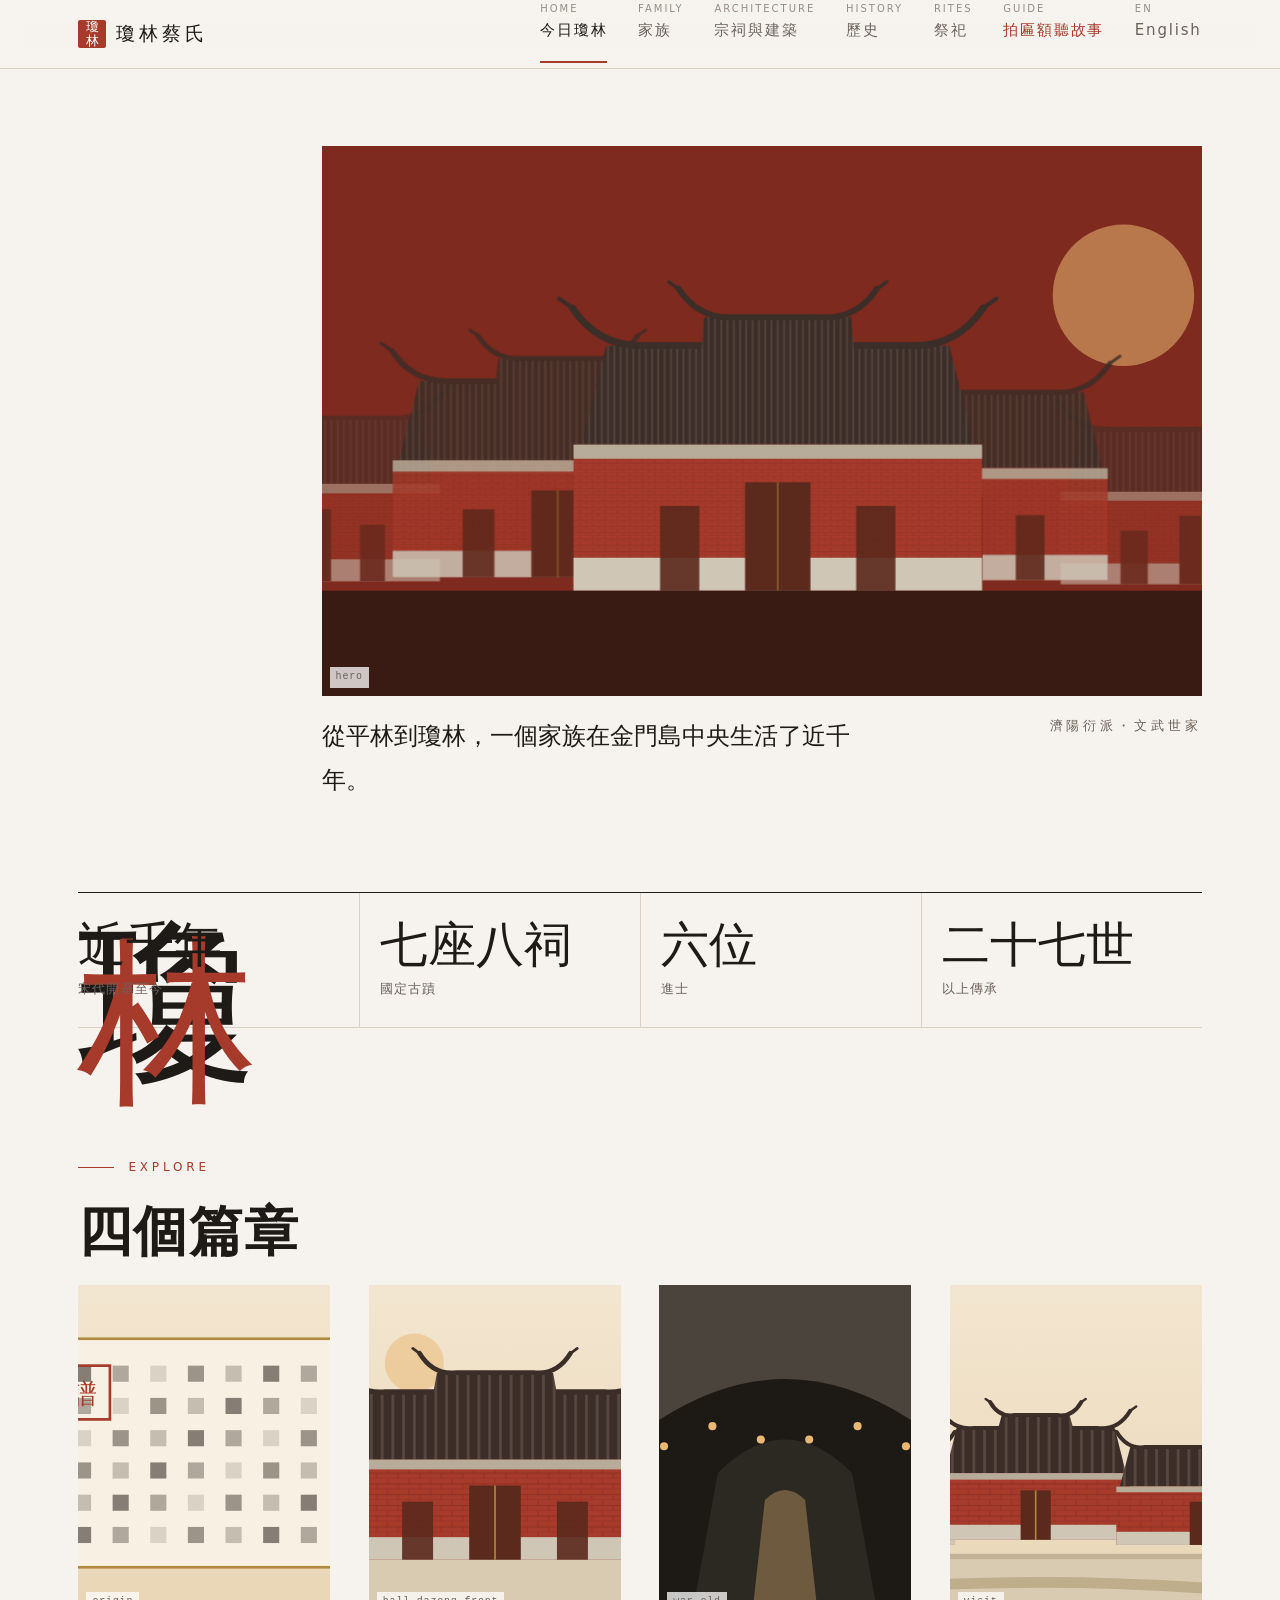
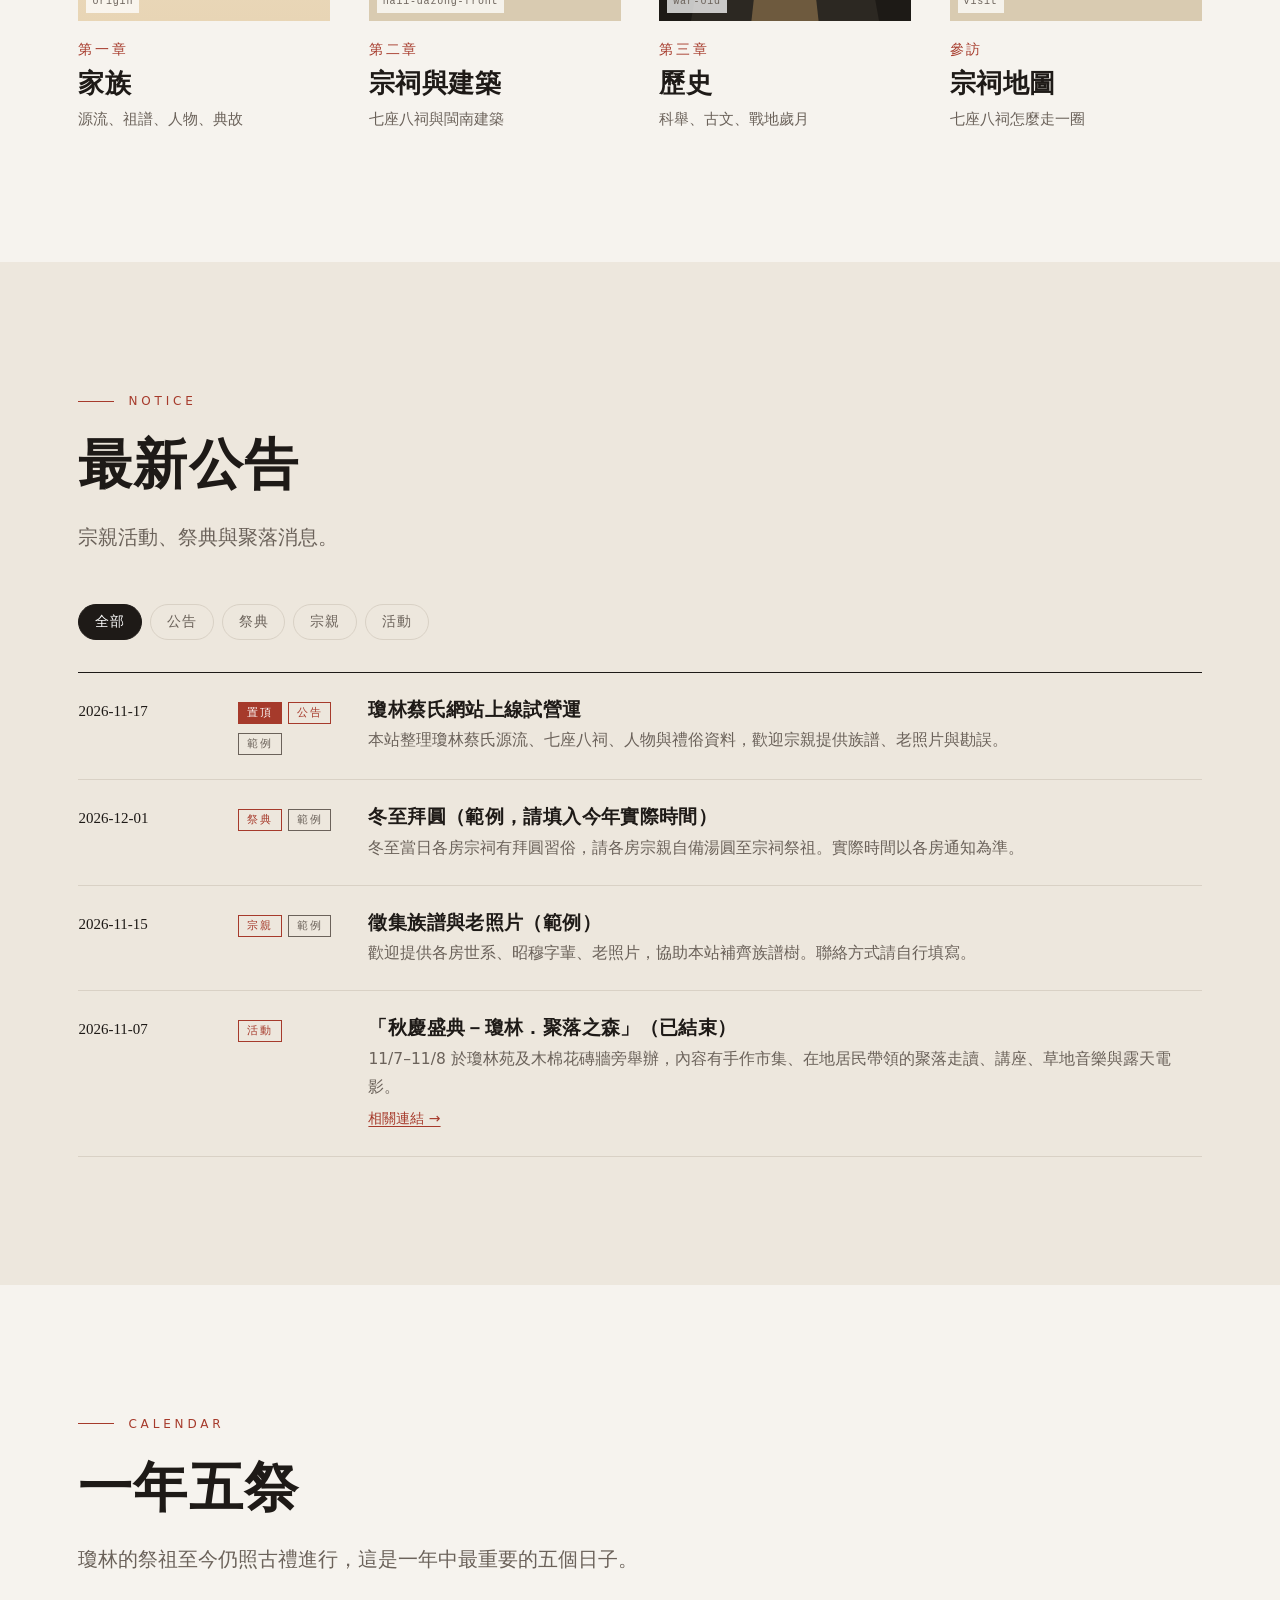
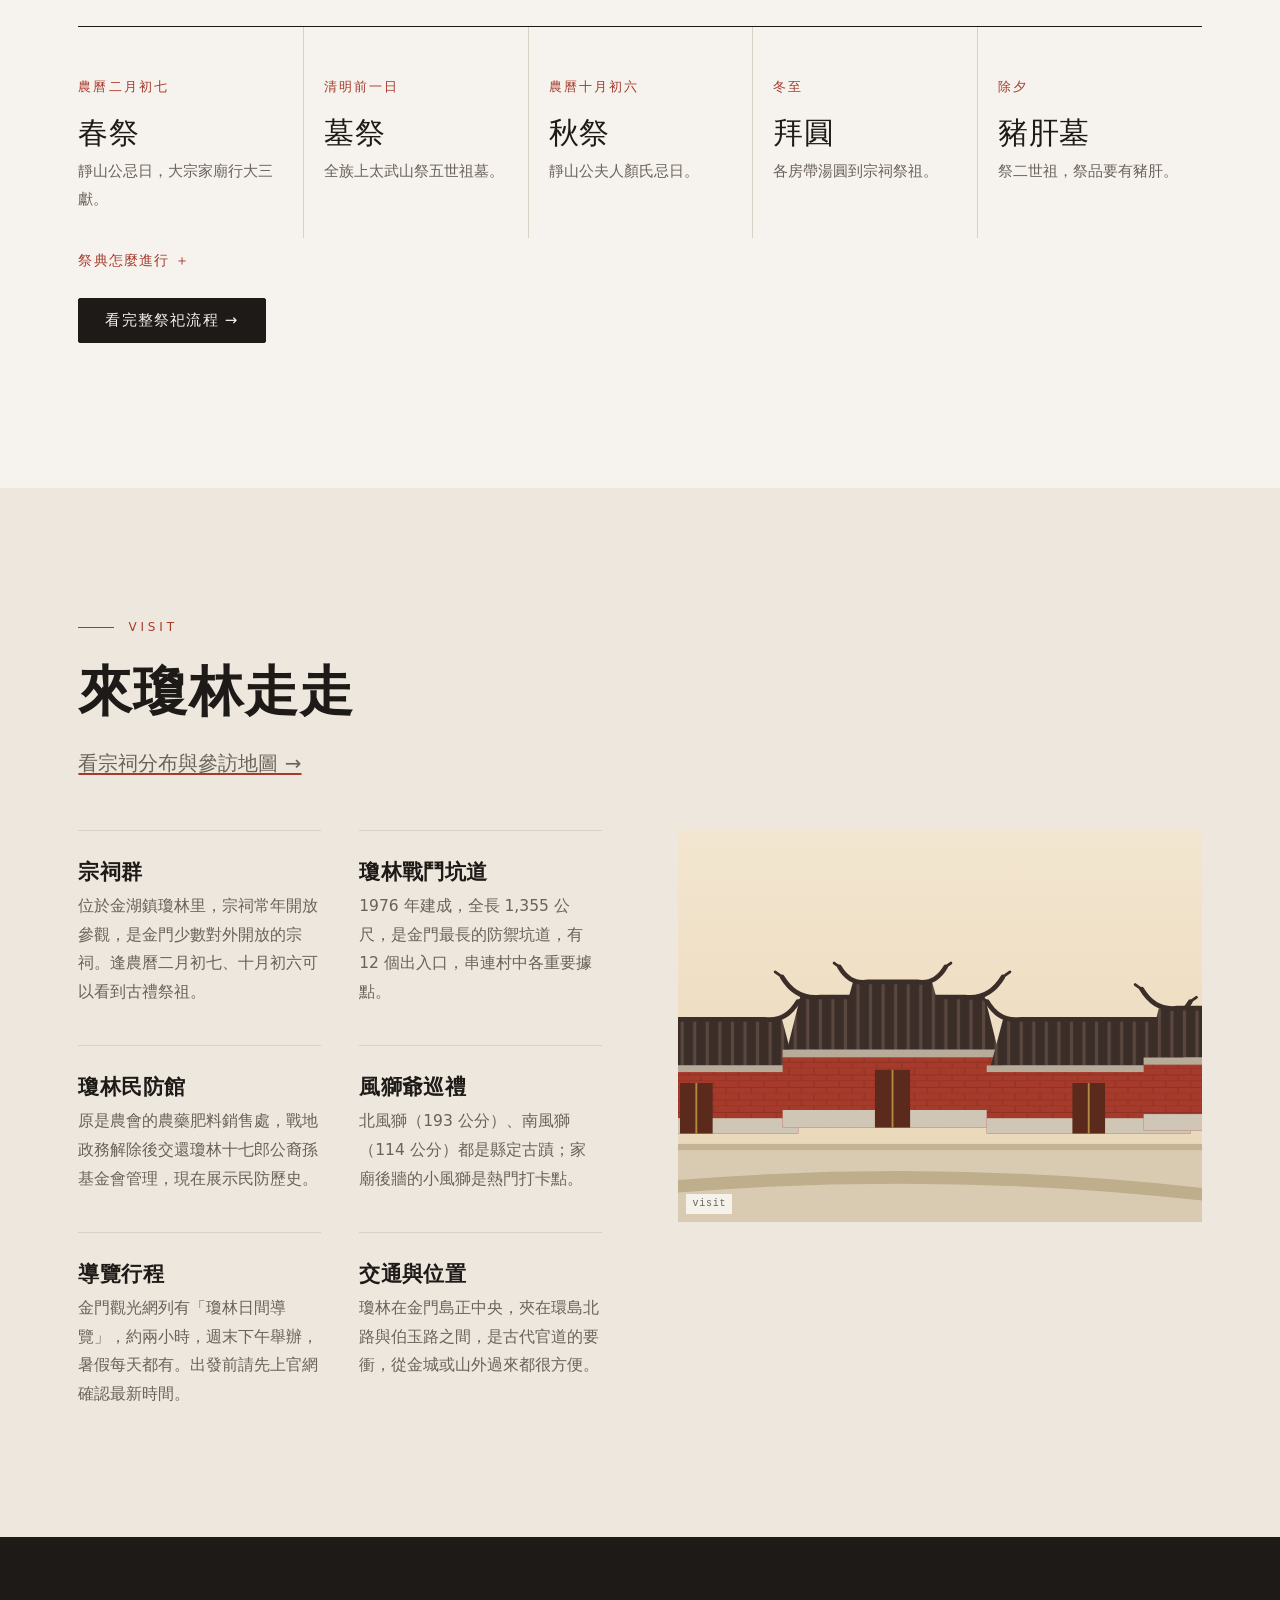
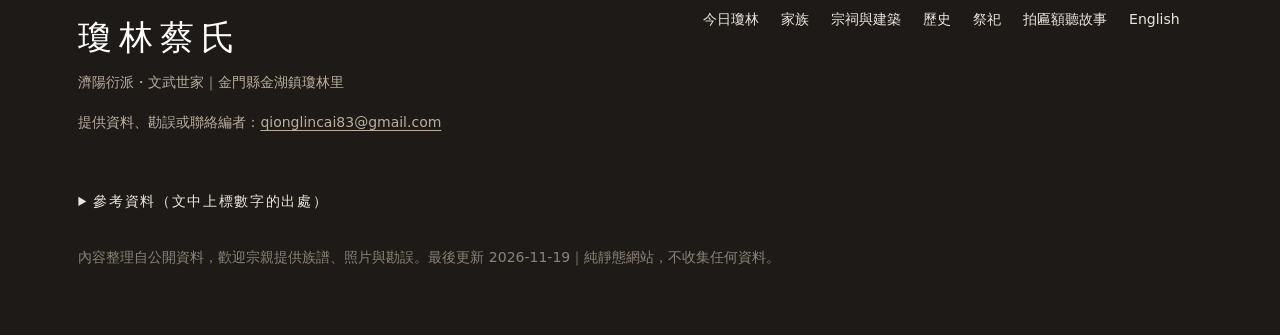
==== commit 8c2c6933: "Add files via upload" ====
--- a/index.html
+++ b/index.html
@@ -7,6 +7,9 @@
 <title>金門瓊林蔡氏｜七座八祠・宗祠、族譜與祭祖</title>
 <meta name="description" content="金門瓊林蔡氏的源流、族譜、七座八祠（國定古蹟）、宗祠建築、科舉人物、戰地歲月與春秋二祭。瓊林是金門最大的傳統聚落，明清出了六位進士。">
 <link rel="canonical" href="https://juliechang0520.github.io/qionglin-cai/">
+<link rel="alternate" hreflang="zh-Hant" href="https://juliechang0520.github.io/qionglin-cai/">
+<link rel="alternate" hreflang="en" href="https://juliechang0520.github.io/qionglin-cai/en/">
+<link rel="alternate" hreflang="x-default" href="https://juliechang0520.github.io/qionglin-cai/">
 <link rel="icon" href="favicon.svg" type="image/svg+xml">
 <link rel="apple-touch-icon" href="apple-touch-icon.png">
 <meta property="og:type" content="website">
@@ -52,7 +55,7 @@
     "@id": "https://juliechang0520.github.io/qionglin-cai/#qionglin-ancestral-halls"
    },
    "image": "https://juliechang0520.github.io/qionglin-cai/og.png",
-   "dateModified": "2026-11-17"
+   "dateModified": "2026-11-19"
   },
   {
    "@type": "BreadcrumbList",
